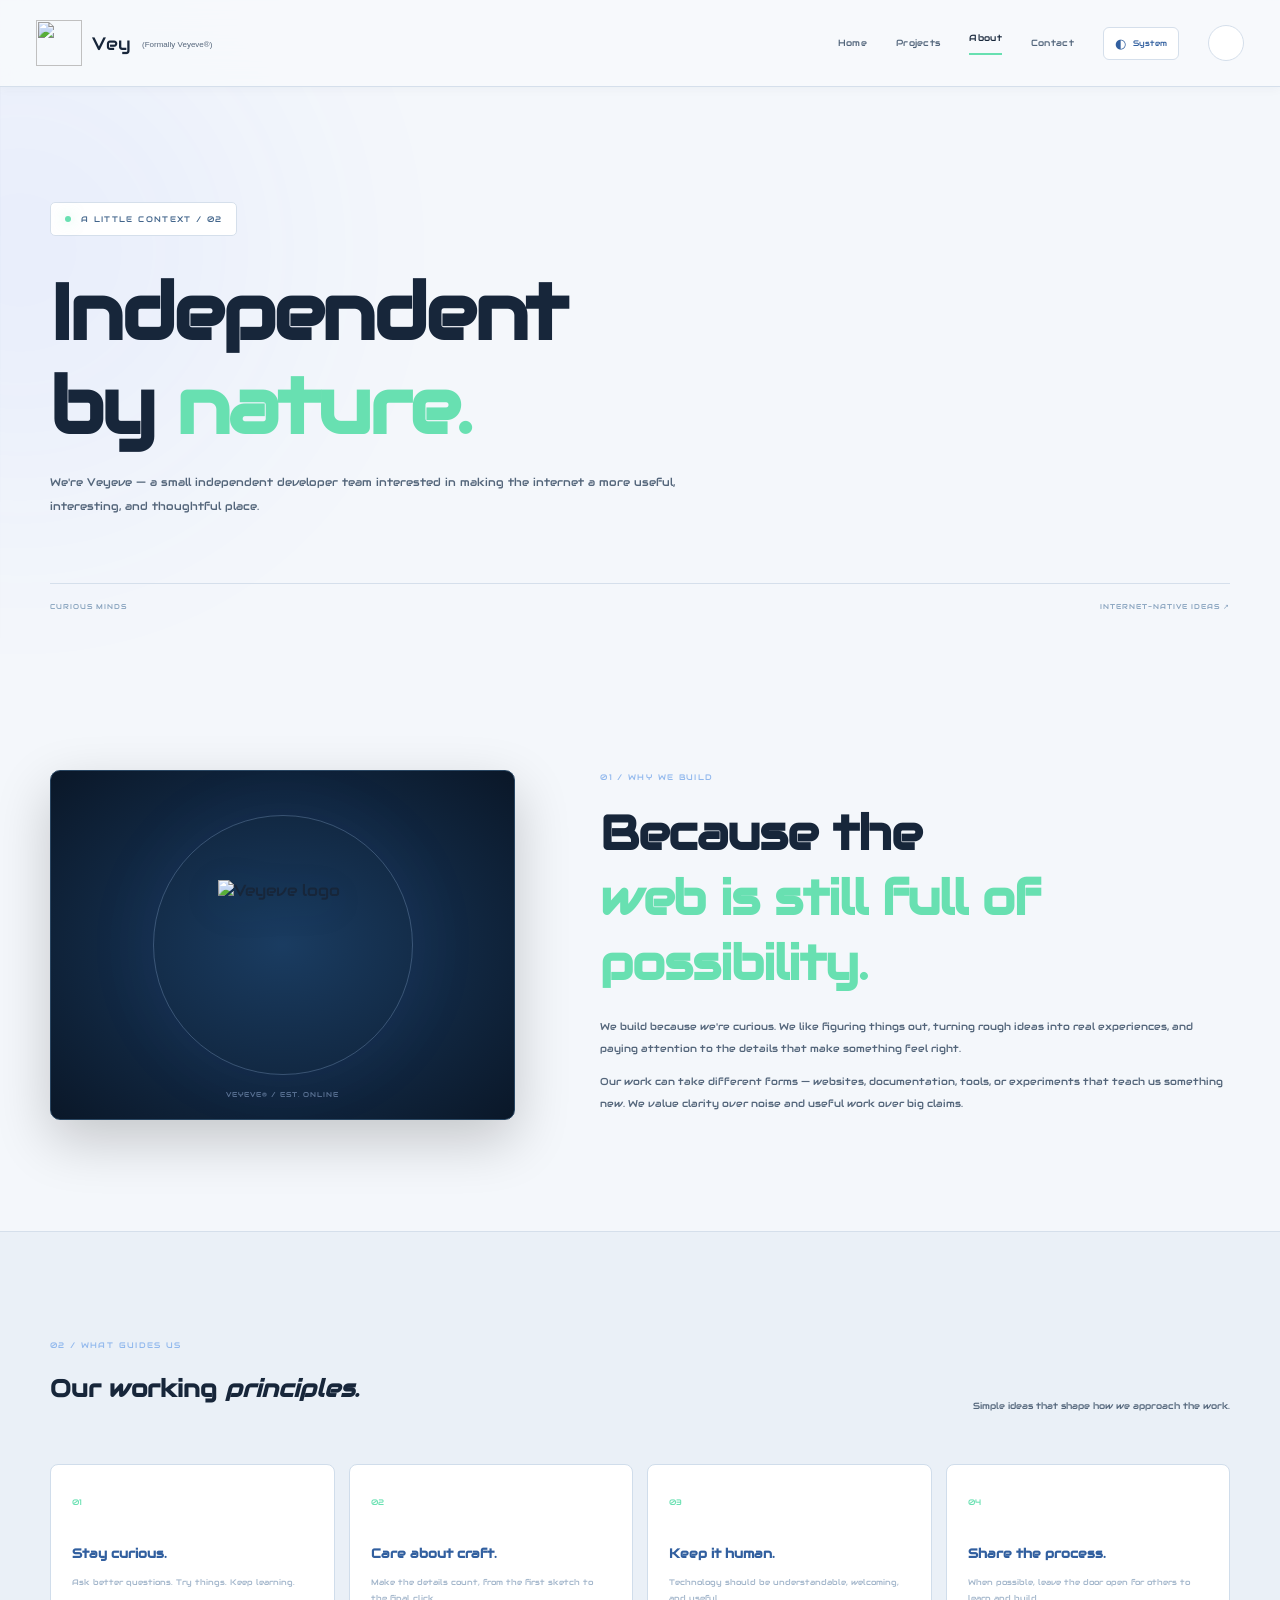
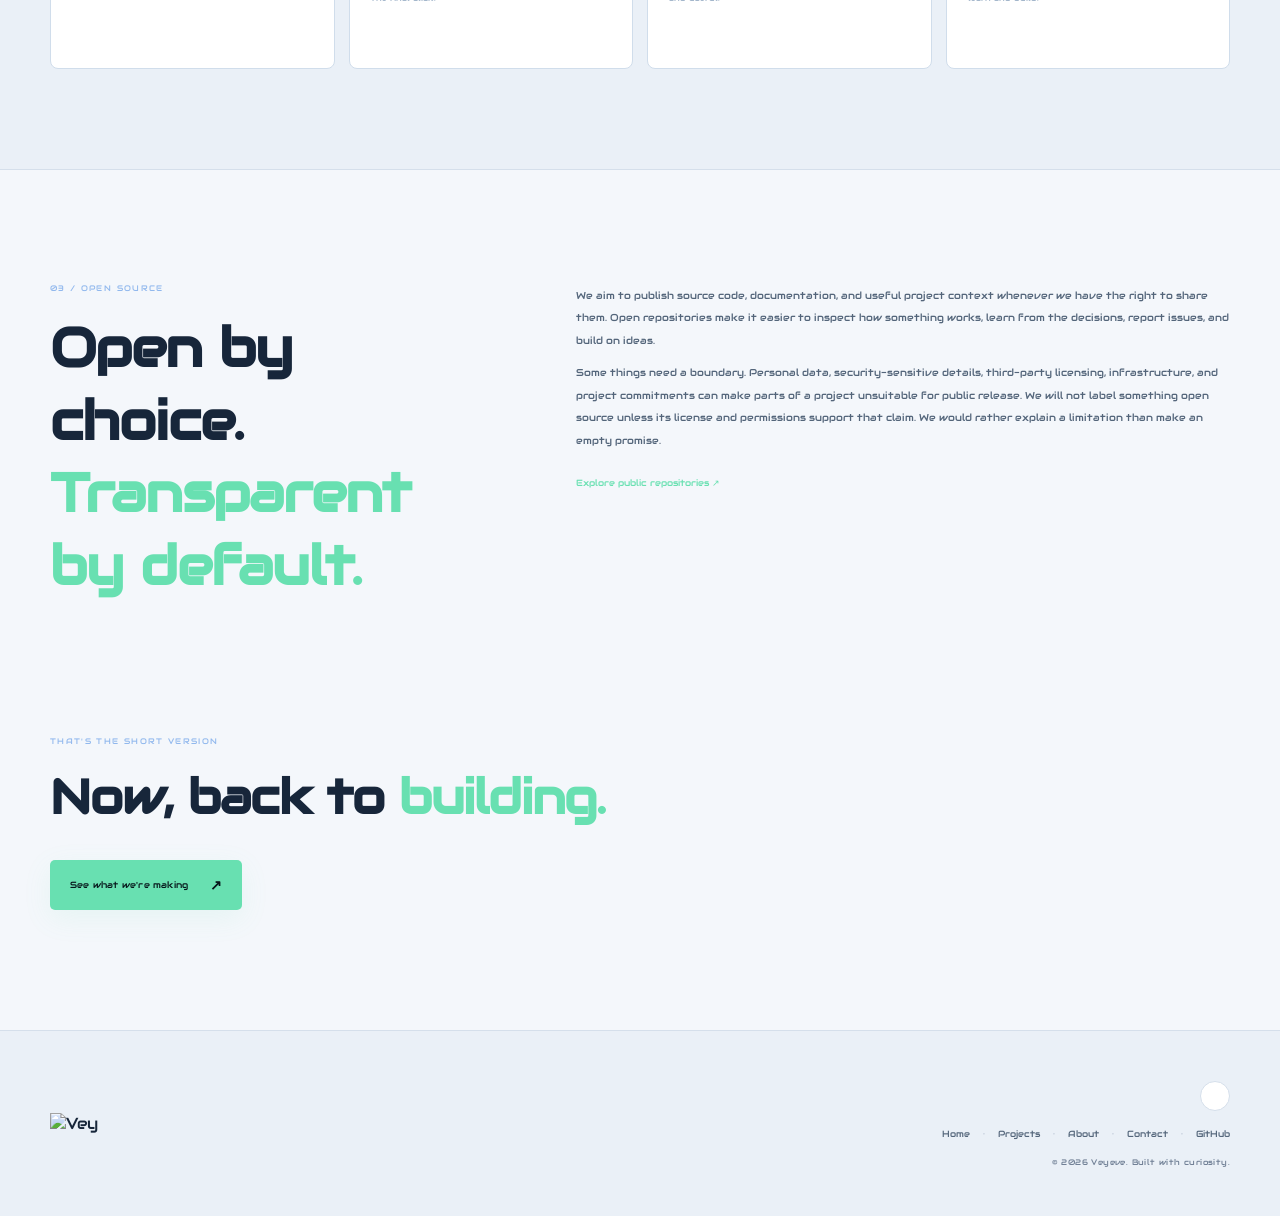
==== about.html @ 9b8e96b6 "Import and format Vey website" ====
<!doctype html>
<html lang="en">
<head>
<meta charset="utf-8"><meta name="viewport" content="width=device-width,initial-scale=1">
<meta name="theme-color" content="#080e20">
<!-- Google tag (gtag.js) -->
<script async src="https://www.googletagmanager.com/gtag/js?id=G-8D0683J9H3"></script>
<script>
  window.dataLayer = window.dataLayer || [];
  function gtag(){dataLayer.push(arguments);}
  gtag('js', new Date());

  gtag('config', 'G-8D0683J9H3');
</script><meta name="description" content="Learn about Veyeve, an independent developer team guided by curiosity, thoughtful design, and open collaboration.">
<meta property="og:title" content="About — Vey (Formally Veyeve®)"><meta property="og:description" content="Learn about Veyeve, an independent developer team guided by curiosity, thoughtful design, and open collaboration.">
<title>About — Vey (Formally Veyeve®)</title><link rel="icon" href="https://raw.githubusercontent.com/Veyeve/veyeve.github.io/main/favicon.ico" sizes="any">
<link rel="preconnect" href="https://fonts.googleapis.com"><link rel="preconnect" href="https://fonts.gstatic.com" crossorigin>
<link href="https://fonts.googleapis.com/css2?family=Audiowide&display=swap" rel="stylesheet">
<link rel="stylesheet" href="styles.css"><script src="script.js" defer></script>
</head><body><div class="ambient ambient-one"></div><header class="site-header"><div class="nav-wrap">
<a class="brand" href="index.html" aria-label="Vey home"><img src="https://raw.githubusercontent.com/Veyeve/veyeve.github.io/main/logo.png" alt=""><span>Vey <small class="brand-former">(Formally Veyeve®)</small></span></a>
<button class="menu-toggle" aria-label="Open navigation" aria-expanded="false" aria-controls="primary-nav"><i></i><i></i></button>
<nav class="primary-nav" id="primary-nav" aria-label="Main navigation">
<a class="" href="index.html">Home</a><a class="" href="projects.html">Projects</a><a class="active" href="about.html">About</a><a class="" href="contact.html">Contact</a>
<button class="theme-toggle" id="theme-toggle" type="button" aria-label="Change color theme" title="Change color theme"><span class="theme-icon" aria-hidden="true">◐</span><span class="theme-label">System</span></button>
<a class="nav-social" href="https://github.com/Veyeve" target="_blank" rel="noreferrer" aria-label="GitHub"><img src="https://cdn.simpleicons.org/github/ffffff" alt="" aria-hidden="true"></a>
</nav></div></header><main id="main">
<section class="page-hero shell"><div class="eyebrow-pill"><i></i> A LITTLE CONTEXT / 02</div><h1>Independent<br>by <em>nature.</em></h1><p>We're Veyeve — a small independent developer team interested in making the internet a more useful, interesting, and thoughtful place.</p><div class="page-hero-foot"><span>CURIOUS MINDS</span><span>INTERNET-NATIVE IDEAS ↗</span></div></section>
<section class="about-story section shell"><div class="story-visual"><div class="story-orbit"></div><img src="https://raw.githubusercontent.com/Veyeve/veyeve.github.io/main/logo.png" alt="Veyeve logo"><span>VEYEVE® / EST. ONLINE</span></div><div class="story-copy"><span class="eyebrow">01 / WHY WE BUILD</span><h2>Because the<br><em>web is still full of possibility.</em></h2><p>We build because we're curious. We like figuring things out, turning rough ideas into real experiences, and paying attention to the details that make something feel right.</p><p>Our work can take different forms — websites, documentation, tools, or experiments that teach us something new. We value clarity over noise and useful work over big claims.</p></div></section>
<section class="values-section"><div class="shell"><div class="section-top"><div><span class="eyebrow">02 / WHAT GUIDES US</span><h2>Our working <em>principles.</em></h2></div><p>Simple ideas that shape how we approach the work.</p></div><div class="values-grid"><article><span>01</span><h3>Stay curious.</h3><p>Ask better questions. Try things. Keep learning.</p></article><article><span>02</span><h3>Care about craft.</h3><p>Make the details count, from the first sketch to the final click.</p></article><article><span>03</span><h3>Keep it human.</h3><p>Technology should be understandable, welcoming, and useful.</p></article><article><span>04</span><h3>Share the process.</h3><p>When possible, leave the door open for others to learn and build.</p></article></div></div></section>
<section class="open-source-section section shell" id="open-source"><div><span class="eyebrow">03 / OPEN SOURCE</span><h2>Open by choice.<br><em>Transparent by default.</em></h2></div><div><p>We aim to publish source code, documentation, and useful project context whenever we have the right to share them. Open repositories make it easier to inspect how something works, learn from the decisions, report issues, and build on ideas.</p><p>Some things need a boundary. Personal data, security-sensitive details, third-party licensing, infrastructure, and project commitments can make parts of a project unsuitable for public release. We will not label something open source unless its license and permissions support that claim. We would rather explain a limitation than make an empty promise.</p><a class="text-link" href="https://github.com/Veyeve?tab=repositories" target="_blank" rel="noreferrer">Explore public repositories ↗</a></div></section>
<section class="page-end shell"><span class="eyebrow">THAT'S THE SHORT VERSION</span><h2>Now, back to <em>building.</em></h2><a class="button button-primary" href="projects.html">See what we're making <b>↗</b></a></section></main><footer class="footer"><div class="footer-inner shell"><a class="footer-logo" href="index.html" aria-label="Vey home"><img src="https://raw.githubusercontent.com/Veyeve/veyeve.github.io/main/logo.png" alt="Vey"></a><div class="footer-content">
<div class="footer-socials"><a href="https://github.com/Veyeve" target="_blank" rel="noreferrer" aria-label="GitHub"><img src="https://cdn.simpleicons.org/github/ffffff" alt="" aria-hidden="true"></a></div>
<nav class="footer-nav"><a href="index.html">Home</a><span>·</span><a href="projects.html">Projects</a><span>·</span><a href="about.html">About</a><span>·</span><a href="contact.html">Contact</a><span>·</span><a href="https://github.com/Veyeve" target="_blank" rel="noreferrer">GitHub</a></nav>
<p class="footer-copyright">© <span id="year">2026</span> Veyeve. Built with curiosity.</p></div></div></footer><section class="win95-easter" id="win95-easter" aria-hidden="true"><div class="win95-desktop"><div class="win95-icons"><button class="win95-icon" data-win-action="projects"><span>🖥️</span><b>My Projects</b></button><button class="win95-icon" data-win-action="github"><span>🌐</span><b>Internet Explorer</b></button><button class="win95-icon" data-win-action="about"><span>📄</span><b>README.txt</b></button><button class="win95-icon" data-win-action="close"><span>🗑️</span><b>Recycle Bin</b></button></div><div class="win95-window"><div class="win95-titlebar"><span>Welcome to Veyeve 95</span><button data-win-action="close" aria-label="Close">×</button></div><div class="win95-window-body"><div class="win95-logo">V.</div><div><h2>It’s a Veyeve thing.</h2><p>You found the secret desktop. A tiny nostalgic corner of the web — not an actual Windows operating system.</p><button class="win95-action" data-win-action="projects">Explore projects</button></div></div><div class="win95-status">VEYEVE 95 • WEB EDITION</div></div><div class="win95-taskbar"><button class="win95-start" data-win-action="start">▦ Start</button><span class="win95-task-label">Welcome to Veyeve 95</span><span class="win95-clock" id="win95-clock">3:00 PM</span></div><div class="win95-start-menu" id="win95-start-menu"><b>VEYEVE 95</b><button data-win-action="projects">📁 Projects</button><button data-win-action="github">🌐 GitHub</button><button data-win-action="close">⏻ Exit Easter Egg</button></div><div class="win95-exit-hint">ESC TO CLOSE • SHIFT + R</div></div></section><section class="site-search" id="site-search" aria-hidden="true" aria-label="Site search"><div class="site-search-backdrop" data-search-close></div><div class="site-search-panel" role="dialog" aria-modal="true" aria-labelledby="site-search-title"><div class="site-search-heading"><div><span class="eyebrow">VEY / QUICK FIND</span><h2 id="site-search-title">Search the site<span>.</span></h2></div><button class="site-search-close" type="button" data-search-close aria-label="Close search">×</button></div><label class="site-search-field"><span>⌕</span><input id="site-search-input" type="search" autocomplete="off" placeholder="Search projects, pages, topics…"><kbd>ENTER ↵</kbd></label><div class="site-search-results" id="site-search-results" aria-live="polite"><p class="site-search-empty">Search across Vey projects, pages, and information.</p></div><div class="site-search-foot"><span>SHIFT + R TO OPEN</span><span>TYPE <b>CMD</b> FOR THE DESKTOP EASTER EGG · ESC TO CLOSE</span></div></div></section></body></html>
---- styles.css ----
:root {
  --bg:#080e20;
  --panel:#0d1730;
  --panel2:#101e3c;
  --blue:#7594ff;
  --blue2:#9cb2ff;
  --ink:#f1f4ff;
  --muted:#9aa9ca;
  --line:#7893d52b;
  --green:#8cb9ad;
  --font:"Audiowide",sans-serif;
}
* {
  box-sizing:border-box;
}
html {
  scroll-behavior:smooth;
  scroll-padding-top:95px;
}
body {
  margin:0;
  background:var(--bg);
  color:var(--ink);
  font-family:var(--font);
  font-weight:400;
  overflow-x:hidden;
}
body:before {
  content:"";
  position:fixed;
  inset:0;
  z-index:-2;
  pointer-events:none;
  background:linear-gradient(#7e9fff08 1px,transparent 1px),linear-gradient(90deg,#7e9fff08 1px,transparent 1px);
  background-size:54px 54px;
  mask-image:linear-gradient(to bottom,#000,transparent 80%);
}
a {
  color:inherit;
  text-decoration:none;
}
button,input {
  font:inherit;
}
.shell {
  width:min(1160px,calc(100% - 64px));
  margin-inline:auto;
}
.ambient {
  position:absolute;
  z-index:-1;
  pointer-events:none;
  width:500px;
  height:500px;
  border-radius:50%;
  filter:blur(110px);
  opacity:.13;
}
.ambient-one {
  top:0;
  left:-230px;
  background:#315eff;
}
.ambient-two {
  top:330px;
  right:-280px;
  background:#234bb8;
}
.site-header {
  position:sticky;
  top:0;
  z-index:20;
  background:#080e20e8;
  border-bottom:1px solid var(--line);
  backdrop-filter:blur(18px);
}
.nav-wrap {
  width:min(1240px,calc(100% - 64px));
  height:82px;
  margin:auto;
  display:flex;
  align-items:center;
  justify-content:space-between;
}
.brand {
  display:flex;
  align-items:center;
  gap:12px;
  font-size:17px;
  letter-spacing:.4px;
}
.brand img {
  width:43px;
  height:43px;
  object-fit:contain;
}
.reg {
  font-size:9px;
  vertical-align:top;
  color:var(--blue2);
}
.primary-nav {
  display:flex;
  align-items:center;
  gap:32px;
}
.primary-nav>a {
  font-size:9px;
  color:#9eacce;
  transition:color .2s;
}
.primary-nav>a:hover,.primary-nav>a.active {
  color:#fff;
}
.primary-nav>a.active:not(.nav-social):after {
  content:"";
  display:block;
  height:2px;
  margin-top:7px;
  background:var(--blue);
}
.primary-nav .nav-social {
  display:grid;
  place-items:center;
  width:36px;
  height:36px;
  border:1px solid var(--line);
  border-radius:50%;
  font-size:15px;
  color:var(--blue2);
}
.menu-toggle {
  display:none;
  background:none;
  border:0;
}
.home-hero {
  min-height:670px;
  display:grid;
  grid-template-columns:1.04fr .96fr;
  align-items:center;
  gap:35px;
  padding-top:65px;
  padding-bottom:80px;
}
.hero-copy {
  position:relative;
  z-index:2;
}
.eyebrow,.eyebrow-pill {
  font-size:8px;
  letter-spacing:1.25px;
  color:#91a6dc;
}
.eyebrow-pill {
  display:inline-flex;
  align-items:center;
  gap:10px;
  padding:10px 13px;
  border:1px solid #7893d54a;
  border-radius:4px;
  background:#101b35;
}
.eyebrow-pill i,.live-dot {
  width:6px;
  height:6px;
  border-radius:50%;
  background:#91aaff;
  box-shadow:0 0 12px #789aff;
}
.eyebrow-pill span {
  color:#5d709f;
}
.home-hero h1,.page-hero h1 {
  margin:30px 0 22px;
  font-size:clamp(48px,6.6vw,84px);
  line-height:1.17;
  letter-spacing:-3px;
}
.home-hero h1 em,.page-hero h1 em,.section h2 em,.home-manifesto h2 em,.home-cta h2 em,.project-info h3 em,.story-copy h2 em,.open-source-section h2 em,.page-end h2 em,.contact-primary h2 em {
  font-style:normal;
  color:var(--blue2);
}
.hero-intro,.page-hero>p {
  max-width:570px;
  color:var(--muted);
  font-size:11px;
  line-height:2.15;
}
.hero-actions {
  display:flex;
  align-items:center;
  gap:25px;
  margin-top:32px;
}
.button {
  display:inline-flex;
  align-items:center;
  justify-content:center;
  gap:22px;
  padding:16px 19px;
  border-radius:4px;
  font-size:9px;
  transition:transform .2s,background .2s,border-color .2s;
}
.button:hover {
  transform:translateY(-3px);
}
.button b {
  font-size:14px;
}
.button-primary {
  background:var(--blue);
  color:#071026;
}
.button-primary:hover {
  background:#a8bbff;
}
.button-quiet {
  color:#c2cdef;
  border:1px solid var(--line);
}
.button-quiet span {
  color:var(--blue2);
}
.hero-meta {
  display:flex;
  align-items:center;
  gap:12px;
  flex-wrap:wrap;
  margin-top:65px;
  color:#697ca9;
  font-size:7px;
  letter-spacing:.8px;
}
.hero-meta i {
  width:3px;
  height:3px;
  border-radius:50%;
  background:#7f97da;
}
.hero-visual {
  height:490px;
  position:relative;
  display:grid;
  place-items:center;
  overflow:hidden;
  border:1px solid var(--line);
  border-radius:8px;
  background:radial-gradient(ellipse at center,#1c3264 0,#0d1832 45%,#0a1227 75%);
}
.visual-grid {
  position:absolute;
  inset:0;
  background:linear-gradient(#92aaff0d 1px,transparent 1px),linear-gradient(90deg,#92aaff0d 1px,transparent 1px);
  background-size:30px 30px;
  mask-image:radial-gradient(ellipse,#000,transparent 75%);
}
.hero-orbit {
  position:absolute;
  width:330px;
  height:330px;
  border:1px solid #93aaff42;
  border-radius:50%;
}
.orbit-two {
  width:430px;
  height:430px;
  border-style:dashed;
  opacity:.5;
}
.hero-logo {
  position:relative;
  z-index:2;
  width:190px;
  height:190px;
  display:grid;
  place-items:center;
  border:1px solid #9ab0ff55;
  border-radius:45px;
  background:#0d1c3a;
  box-shadow:0 0 80px #5379ff44,0 20px 60px #0008;
  transform:rotate(-8deg);
}
.hero-logo img {
  width:125px;
  height:125px;
  object-fit:contain;
  transform:rotate(8deg);
}
.float-label {
  position:absolute;
  padding:10px 12px;
  border:1px solid #91aaff4a;
  border-radius:4px;
  background:#0a1429d9;
  color:#c7d4ff;
  font-size:7px;
  letter-spacing:.8px;
}
.label-top {
  top:75px;
  right:35px;
}
.label-bottom {
  bottom:75px;
  left:28px;
  display:flex;
  align-items:center;
  gap:9px;
}
.visual-index {
  position:absolute;
  right:25px;
  bottom:22px;
  color:#6478ad;
  font-size:7px;
}
.ticker {
  overflow:hidden;
  border-block:1px solid var(--line);
  background:#0b142a;
  padding:20px 0;
}
.ticker>div {
  width:max-content;
  display:flex;
  align-items:center;
  gap:45px;
  color:#91a6dd;
  font-size:10px;
  letter-spacing:2px;
  animation:marquee 32s linear infinite;
}
.ticker span {
  color:#dce5ff;
}
.ticker span:nth-child(5n+1) {
  color:var(--blue2);
}
@keyframes marquee {
  to {
    transform:translateX(-30%);
  }
}
.section {
  padding-top:115px;
  padding-bottom:115px;
}
.section-top {
  display:flex;
  align-items:end;
  justify-content:space-between;
  gap:25px;
  margin-bottom:45px;
}
.section h2,.home-manifesto h2,.home-cta h2,.story-copy h2,.open-source-section h2,.page-end h2,.contact-primary h2 {
  margin:16px 0 0;
  font-size:clamp(31px,4.2vw,50px);
  line-height:1.35;
  letter-spacing:-1.5px;
}
.text-link {
  display:inline-flex;
  gap:12px;
  align-items:center;
  color:var(--blue2);
  font-size:9px;
}
.text-link b {
  font-size:14px;
}
.home-project-grid {
  display:grid;
  grid-template-columns:1.15fr .85fr;
  gap:22px;
}
.home-project {
  display:block;
  min-width:0;
}
.project-art {
  position:relative;
  height:300px;
  overflow:hidden;
  border:1px solid var(--line);
  border-radius:6px;
}
.art-home {
  background:radial-gradient(ellipse at 50% 80%,#294a91,#101c3a 60%,#0b1429);
}
.art-browser {
  position:absolute;
  top:22px;
  left:8%;
  width:84%;
  height:27px;
  display:flex;
  align-items:center;
  gap:6px;
  padding:0 10px;
  border:1px solid #829bda55;
  border-radius:5px 5px 0 0;
  background:#0b1329;
}
.art-browser span {
  width:5px;
  height:5px;
  border-radius:50%;
  background:#8198d4;
}
.art-browser small {
  margin-left:15px;
  color:#8499ce;
  font-size:7px;
}
.art-hero {
  position:absolute;
  inset:49px 8% 20px;
  display:flex;
  align-items:center;
  justify-content:center;
  gap:25px;
  border:1px solid #829bda33;
  background:linear-gradient(140deg,#101d3c,#172c56);
}
.art-hero img {
  width:70px;
  height:70px;
  object-fit:contain;
}
.art-hero b {
  font-size:22px;
  line-height:1.5;
}
.art-hero em {
  font-style:normal;
  color:#a4b8ff;
}
.art-stamp {
  position:absolute;
  right:17px;
  bottom:14px;
  color:#94a8df;
  font-size:7px;
  letter-spacing:1px;
}
.art-docs {
  display:grid;
  place-items:center;
  background:linear-gradient(135deg,#14254b,#0a1329);
}
.doc-graphic {
  width:60%;
  height:75%;
  padding:22px 25px;
  border:1px solid #8aa5ff55;
  border-radius:4px;
  background:#0b142a;
  box-shadow:15px 20px 50px #0006;
  display:flex;
  flex-direction:column;
  gap:12px;
}
.doc-graphic>span {
  color:var(--blue2);
  font-size:15px;
}
.doc-graphic b {
  font-size:17px;
  line-height:1.5;
}
.doc-graphic em {
  color:var(--blue2);
  font-style:normal;
}
.doc-graphic i {
  width:85%;
  height:4px;
  border-radius:5px;
  background:#3d527e;
}
.doc-graphic i:nth-last-child(2) {
  width:70%;
}
.doc-graphic i:last-child {
  width:45%;
}
.project-info {
  display:flex;
  justify-content:space-between;
  gap:20px;
  padding:23px 2px;
}
.project-info h3 {
  margin:11px 0;
  font-size:21px;
}
.project-info p {
  max-width:460px;
  margin:0;
  color:var(--muted);
  font-size:9px;
  line-height:2;
}
.project-arrow {
  font-size:22px;
  color:var(--blue2);
}
.home-manifesto {
  padding:90px 0;
  border-block:1px solid var(--line);
  background:linear-gradient(100deg,#101d3a,#0a1226);
}
.manifesto-grid {
  display:grid;
  grid-template-columns:1.1fr .9fr;
  gap:65px;
  align-items:center;
}
.manifesto-grid>div:nth-child(2)>p,.home-open p,.open-source-section p,.story-copy p,.contact-primary p,.contact-note p {
  color:var(--muted);
  font-size:10px;
  line-height:2.2;
}
.manifesto-grid .button {
  margin-top:18px;
}
.button-outline {
  border:1px solid #829bda66;
  color:#d8e1ff;
}
.home-open {
  display:grid;
  grid-template-columns:150px 1fr;
  gap:35px;
  align-items:start;
}
.open-symbol {
  width:105px;
  height:105px;
  display:grid;
  place-items:center;
  border:1px solid #829bda66;
  border-radius:20px;
  color:var(--blue2);
  font-size:35px;
  background:#101d3a;
}
.home-open h2 {
  margin:16px 0;
}
.home-open p {
  max-width:730px;
}
.home-open .text-link {
  margin-top:15px;
}
.home-cta {
  position:relative;
  display:flex;
  align-items:center;
  justify-content:space-between;
  gap:30px;
  margin-bottom:115px;
  padding:48px 55px;
  overflow:hidden;
  border:1px solid #8ca5ff55;
  border-radius:7px;
  background:linear-gradient(110deg,#14264e,#0d1730);
}
.home-cta h2 {
  margin-bottom:0;
}
.cta-mark {
  position:absolute;
  right:29%;
  top:-40px;
  color:#7897ff0d;
  font-size:190px;
}
.footer {
  border-top:1px solid var(--line);
  background:#070c19;
}
.footer-inner {
  min-height:170px;
  display:flex;
  align-items:center;
  justify-content:space-between;
  gap:35px;
  padding-block:35px;
}
.footer-logo img {
  width:65px;
  height:65px;
  object-fit:contain;
}
.footer-content {
  display:flex;
  flex-direction:column;
  align-items:flex-end;
  gap:17px;
}
.footer-socials {
  display:flex;
  gap:9px;
}
.footer-socials a {
  width:30px;
  height:30px;
  display:grid;
  place-items:center;
  border:1px solid var(--line);
  border-radius:50%;
  color:var(--blue2);
  font-size:8px;
}
.footer-nav {
  display:flex;
  align-items:center;
  gap:13px;
  flex-wrap:wrap;
  color:#8b9bc1;
  font-size:8px;
}
.footer-nav span {
  color:#45557d;
}
.footer-copyright {
  margin:0;
  color:#59698e;
  font-size:7px;
  letter-spacing:.4px;
}
/* Inner pages */
.page-hero {
  padding-top:100px;
  padding-bottom:45px;
}
.page-hero h1 {
  font-size:clamp(48px,7vw,82px);
  margin:30px 0 18px;
}
.page-hero>p {
  max-width:650px;
}
.page-hero-foot {
  display:flex;
  justify-content:space-between;
  gap:20px;
  margin-top:65px;
  padding-top:18px;
  border-top:1px solid var(--line);
  color:#6f82b1;
  font-size:7px;
  letter-spacing:1px;
}
.projects-list {
  padding-top:55px;
}
.project-row {
  display:grid;
  grid-template-columns:1fr 1fr;
  gap:70px;
  align-items:center;
  padding:35px 0 65px;
  border-bottom:1px solid var(--line);
}
.project-row.reverse .project-row-art {
  order:2;
}
.project-row-art {
  height:330px;
  position:relative;
  display:block;
  overflow:hidden;
  border:1px solid var(--line);
  border-radius:6px;
}
.project-row-art .art-browser {
  top:25px;
}
.project-row-art .art-hero {
  inset:52px 8% 25px;
}
.project-row-art .doc-graphic {
  height:78%;
}
.project-row-copy h2 {
  margin:17px 0;
  font-size:35px;
}
.project-row-copy p {
  color:var(--muted);
  font-size:10px;
  line-height:2.2;
}
.tag-list {
  display:flex;
  flex-wrap:wrap;
  gap:8px;
  margin:22px 0;
}
.tag-list span {
  padding:7px 9px;
  border:1px solid var(--line);
  border-radius:3px;
  color:#9eafd9;
  font-size:7px;
}
.art-lab {
  display:grid;
  place-items:center;
  background:radial-gradient(ellipse,#1c3261,#0a1329);
}
.code-card {
  width:70%;
  padding:25px;
  border:1px solid #8ca5ff55;
  border-radius:5px;
  background:#091329;
  display:flex;
  flex-direction:column;
  gap:15px;
  color:#b6c7f3;
  font-size:9px;
}
.code-card>span {
  padding-bottom:12px;
  border-bottom:1px solid var(--line);
  color:#7e94cc;
}
.code-card i {
  color:#a6b7ff;
  font-style:normal;
}
.code-card em {
  color:#c8a8ff;
  font-style:normal;
}
.page-end {
  padding-top:20px;
  padding-bottom:115px;
}
.page-end .button {
  margin-top:30px;
}
/* About */
.about-story {
  display:grid;
  grid-template-columns:.85fr 1.15fr;
  gap:85px;
  align-items:center;
}
.story-visual {
  height:350px;
  position:relative;
  display:grid;
  place-items:center;
  overflow:hidden;
  border:1px solid var(--line);
  border-radius:6px;
  background:radial-gradient(ellipse,#1c3264,#0a142b);
}
.story-visual img {
  width:130px;
  height:130px;
  object-fit:contain;
  z-index:1;
}
.story-orbit {
  position:absolute;
  width:260px;
  height:260px;
  border:1px solid #91aaff55;
  border-radius:50%;
  box-shadow:0 0 80px #5379ff24;
}
.story-visual>span {
  position:absolute;
  bottom:20px;
  color:#8298ce;
  font-size:7px;
  letter-spacing:1px;
}
.story-copy h2 {
  margin-bottom:20px;
}
.values-section {
  padding:90px 0;
  border-block:1px solid var(--line);
  background:#0b142a;
}
.values-section .section-top>p {
  max-width:270px;
  color:var(--muted);
  font-size:9px;
  line-height:2;
}
.values-grid {
  display:grid;
  grid-template-columns:repeat(4,1fr);
  gap:12px;
}
.values-grid article {
  min-height:190px;
  padding:22px 18px;
  border:1px solid var(--line);
  border-radius:5px;
  background:#0d1932;
}
.values-grid article>span {
  color:var(--blue2);
  font-size:8px;
}
.values-grid h3 {
  margin:35px 0 12px;
  font-size:13px;
}
.values-grid p {
  color:var(--muted);
  font-size:8px;
  line-height:2;
}
.open-source-section {
  display:grid;
  grid-template-columns:.8fr 1.2fr;
  gap:80px;
  align-items:start;
}
.open-source-section h2 {
  font-size:clamp(36px,4vw,52px);
}
.open-source-section .text-link {
  margin-top:15px;
}
/* Contact */
.contact-hero {
  padding-bottom:65px;
}
.contact-main {
  display:grid;
  grid-template-columns:.9fr 1.1fr;
  gap:80px;
  padding-top:50px;
}
.contact-primary h2 {
  margin-bottom:20px;
}
.contact-primary p {
  max-width:400px;
  margin-bottom:28px;
}
.contact-options {
  border-top:1px solid var(--line);
}
.contact-options>a {
  display:grid;
  grid-template-columns:48px 1fr 20px;
  gap:18px;
  align-items:center;
  padding:22px 0;
  border-bottom:1px solid var(--line);
}
.contact-option-icon {
  width:44px;
  height:44px;
  display:grid;
  place-items:center;
  border:1px solid #829bda55;
  border-radius:5px;
  color:var(--blue2);
  font-size:12px;
}
.contact-options small {
  display:block;
  margin-bottom:8px;
  color:#7186bb;
  font-size:7px;
  letter-spacing:1px;
}
.contact-options strong {
  font-size:13px;
}
.contact-options p {
  margin:7px 0 0;
  color:var(--muted);
  font-size:8px;
}
.contact-options>a>b {
  color:var(--blue2);
}
.contact-note {
  padding:28px 0 100px;
  border-top:1px solid var(--line);
}
.contact-note p {
  max-width:780px;
}
/* Run overlay + shell */
.run-overlay {
  position:fixed;
  inset:0;
  z-index:1000;
  display:none;
  align-items:flex-start;
  justify-content:center;
  padding:18vh 20px 30px;
  background:#020510c9;
  backdrop-filter:blur(13px);
}
.run-overlay.is-open {
  display:flex;
}
.run-dialog {
  width:min(620px,100%);
  overflow:hidden;
  border:1px solid #5979ed80;
  border-radius:10px;
  background:#0a1228;
  box-shadow:0 30px 100px #000a;
  color:#dce5ff;
}
.run-dialog-head,.run-dialog-foot {
  display:flex;
  justify-content:space-between;
  gap:12px;
  padding:13px 17px;
  color:#8298d8;
  font-size:8px;
  letter-spacing:1px;
}
.run-dialog-head {
  border-bottom:1px solid var(--line);
}
.run-input-row {
  display:flex;
  align-items:center;
  gap:13px;
  padding:19px 18px;
  border-bottom:1px solid var(--line);
}
.run-input-row>span {
  font-size:25px;
  color:#8ca7ff;
}
.run-input-row input {
  flex:1;
  min-width:0;
  border:0;
  outline:0;
  background:transparent;
  color:#f4f6ff;
  font-size:14px;
}
.run-input-row input::placeholder {
  color:#61739f;
}
.run-input-row kbd {
  padding:6px 8px;
  border:1px solid #6f8dff35;
  border-radius:4px;
  color:#9aaddf;
  font-size:7px;
}
.run-hint {
  display:flex;
  align-items:center;
  gap:12px;
  padding:14px 18px;
  color:#9eb2f0;
  font-size:10px;
}
.run-hint>span {
  display:grid;
  place-items:center;
  width:27px;
  height:27px;
  border:1px solid #718fff45;
  border-radius:5px;
}
.run-hint small {
  margin-left:auto;
  color:#7588ba;
  font-size:8px;
}
.run-dialog-foot {
  background:#080e20;
  border-top:1px solid var(--line);
  font-size:7px;
}
.command-screen {
  display:none;
  position:fixed;
  inset:0;
  z-index:1001;
  overflow:auto;
  background:#050916;
  color:#dce5ff;
}
body.command-mode {
  overflow:hidden;
}
body.command-mode>*:not(#command-screen):not(#run-overlay) {
  visibility:hidden;
}
body.command-mode .command-screen {
  display:block;
}
.cmd-topbar {
  height:66px;
  display:flex;
  align-items:center;
  justify-content:space-between;
  padding:0 4.5%;
  border-bottom:1px solid var(--line);
  background:#080f22;
}
.cmd-brand {
  display:flex;
  align-items:center;
  gap:10px;
  font-size:14px;
  letter-spacing:1px;
}
.cmd-brand img {
  width:35px;
  height:35px;
  object-fit:contain;
}
.cmd-brand span {
  color:var(--blue2);
  animation:blink 1s steps(2,start) infinite;
}
.cmd-topmeta {
  display:flex;
  align-items:center;
  gap:24px;
  color:#7186bc;
  font-size:7px;
  letter-spacing:.8px;
}
.cmd-topmeta>span:first-child {
  color:#9eb2ff;
}
.cmd-topmeta i {
  display:inline-block;
  width:6px;
  height:6px;
  margin-right:7px;
  border-radius:50%;
  background:#82a0ff;
  box-shadow:0 0 10px #5278ff;
}
.cmd-topmeta button {
  padding:9px 12px;
  border:1px solid #6f8dff55;
  border-radius:4px;
  background:#111d3c;
  color:#b9c9ff;
  font-size:7px;
  cursor:pointer;
}
.cmd-layout {
  display:grid;
  grid-template-columns:220px minmax(0,1fr);
  min-height:calc(100vh - 110px);
}
.cmd-sidebar {
  display:flex;
  flex-direction:column;
  gap:17px;
  padding:28px 18px;
  border-right:1px solid var(--line);
  background:#080f20;
  color:#7589bd;
  font-size:8px;
}
.cmd-sidebar a {
  color:#7589bd;
}
.cmd-side-label {
  margin-bottom:3px;
  color:#53699f;
  font-size:7px;
  letter-spacing:1.2px;
}
.cmd-side-active {
  padding:11px 10px;
  border:1px solid #718fff30;
  border-radius:5px;
  background:#15244a;
  color:#dce5ff;
}
.cmd-side-bottom {
  display:flex;
  flex-direction:column;
  gap:13px;
  margin-top:auto;
  padding-top:20px;
  border-top:1px solid var(--line);
  font-size:7px;
}
.cmd-main {
  width:min(100%,1050px);
  padding:clamp(28px,6vw,75px);
  margin:0 auto;
  display:flex;
  flex-direction:column;
  min-height:calc(100vh - 110px);
}
.cmd-eyebrow {
  color:#7f98e1;
  font-size:8px;
  letter-spacing:1.4px;
}
.cmd-welcome h1 {
  margin:18px 0 10px;
  font-size:clamp(27px,4vw,46px);
}
.cmd-welcome h1 span {
  color:#7e9bff;
}
.cmd-welcome p {
  max-width:650px;
  color:#8e9fc9;
  font-size:10px;
  line-height:2;
}
.cmd-output {
  min-height:170px;
  margin-top:36px;
  padding:21px;
  border:1px solid #718fff30;
  border-radius:7px;
  background:linear-gradient(145deg,#0a142c,#070d1d);
  font-size:9px;
  line-height:2.2;
  color:#aebfe9;
}
.cmd-output p {
  margin:0 0 5px;
}
.cmd-output b {
  color:#a8bcff;
}
.cmd-muted {
  color:#6f85bd;
}
.cmd-prompt {
  display:flex;
  align-items:center;
  gap:10px;
  margin-top:18px;
  padding:15px 17px;
  border:1px solid #718fff38;
  border-radius:6px;
  background:#0a1429;
}
.cmd-prompt label {
  flex-shrink:0;
  color:#9eb2f0;
  font-size:9px;
}
.cmd-prompt label i {
  color:#c6d2ff;
  font-style:normal;
}
.cmd-prompt input {
  flex:1;
  min-width:0;
  border:0;
  outline:0;
  background:transparent;
  color:#f2f5ff;
  font-size:10px;
  caret-color:#91aaff;
}
.cmd-caret {
  color:#91aaff;
  animation:blink 1s steps(2,start) infinite;
}
.cmd-bottomline {
  display:flex;
  justify-content:space-between;
  gap:12px;
  margin-top:auto;
  padding-top:28px;
  color:#6076b0;
  font-size:7px;
  letter-spacing:.7px;
}
.cmd-shortcut-hint {
  position:fixed;
  right:4.5%;
  bottom:18px;
  display:flex;
  gap:9px;
  align-items:center;
  color:#a7b9ed;
  font-size:7px;
}
.cmd-shortcut-hint span {
  margin-right:12px;
  color:#6176ad;
}
@keyframes blink {
  to {
    opacity:0;
  }
}
@media(max-width:850px) {
  .home-hero {
    grid-template-columns:1fr;
    padding-top:75px;
  }
  .hero-visual {
    height:390px;
  }
  .manifesto-grid,.about-story,.open-source-section,.contact-main {
    grid-template-columns:1fr;
    gap:35px;
  }
  .values-grid {
    grid-template-columns:repeat(2,1fr);
  }
  .project-row {
    gap:35px;
  }
  .project-row-art {
    height:270px;
  }
}
@media(max-width:650px) {
  .shell,.nav-wrap {
    width:calc(100% - 36px);
  }
  .nav-wrap {
    height:70px;
  }
  .brand {
    font-size:14px;
  }
  .brand img {
    width:37px;
    height:37px;
  }
  .menu-toggle {
    display:flex;
    flex-direction:column;
    gap:5px;
    padding:10px;
  }
  .menu-toggle i {
    display:block;
    width:22px;
    height:1px;
    background:#d9e2ff;
  }
  .primary-nav {
    display:none;
    position:absolute;
    top:70px;
    left:0;
    right:0;
    flex-direction:column;
    align-items:stretch;
    gap:0;
    padding:10px 18px 20px;
    background:#080e20;
    border-bottom:1px solid var(--line);
  }
  .primary-nav.is-open {
    display:flex;
  }
  .primary-nav>a {
    padding:14px 5px;
  }
  .primary-nav>a.active:not(.nav-social):after {
    display:none;
  }
  .primary-nav .nav-social {
    display:none;
  }
  .home-hero {
    min-height:0;
    padding-top:65px;
    padding-bottom:55px;
    gap:45px;
  }
  .home-hero h1,.page-hero h1 {
    font-size:clamp(42px,12vw,64px);
    letter-spacing:-2px;
  }
  .hero-intro,.page-hero>p {
    font-size:9px;
  }
  .hero-actions {
    gap:10px;
    flex-wrap:wrap;
  }
  .button {
    padding:14px;
    font-size:8px;
  }
  .hero-meta {
    margin-top:38px;
    font-size:6px;
  }
  .hero-visual {
    height:320px;
  }
  .hero-logo {
    width:135px;
    height:135px;
    border-radius:32px;
  }
  .hero-logo img {
    width:90px;
    height:90px;
  }
  .hero-orbit {
    width:240px;
    height:240px;
  }
  .orbit-two {
    width:300px;
    height:300px;
  }
  .label-top {
    top:35px;
    right:15px;
  }
  .label-bottom {
    bottom:35px;
    left:13px;
  }
  .section {
    padding-top:75px;
    padding-bottom:75px;
  }
  .section-top {
    align-items:flex-start;
    flex-direction:column;
    margin-bottom:30px;
  }
  .home-project-grid {
    grid-template-columns:1fr;
    gap:15px;
  }
  .project-art {
    height:250px;
  }
  .art-hero b {
    font-size:17px;
  }
  .art-hero img {
    width:55px;
    height:55px;
  }
  .project-info h3 {
    font-size:17px;
  }
  .home-manifesto {
    padding:65px 0;
  }
  .manifesto-grid {
    gap:25px;
  }
  .home-open {
    grid-template-columns:1fr;
    gap:20px;
  }
  .open-symbol {
    width:75px;
    height:75px;
    font-size:27px;
  }
  .home-cta {
    align-items:flex-start;
    flex-direction:column;
    margin-bottom:75px;
    padding:30px 25px;
  }
  .cta-mark {
    right:8%;
    font-size:130px;
  }
  .footer-inner {
    align-items:flex-start;
    gap:20px;
  }
  .footer-logo img {
    width:48px;
    height:48px;
  }
  .footer-content {
    align-items:flex-end;
    gap:12px;
  }
  .footer-nav {
    justify-content:flex-end;
    gap:8px;
    font-size:7px;
  }
  .footer-copyright {
    font-size:6px;
    text-align:right;
  }
  .page-hero {
    padding-top:65px;
  }
  .page-hero-foot {
    margin-top:40px;
    font-size:6px;
  }
  .projects-list {
    padding-top:30px;
  }
  .project-row {
    grid-template-columns:1fr;
    gap:20px;
    padding:20px 0 38px;
  }
  .project-row.reverse .project-row-art {
    order:0;
  }
  .project-row-art {
    height:245px;
  }
  .project-row-copy h2 {
    font-size:28px;
  }
  .page-end {
    padding-bottom:75px;
  }
  .about-story {
    gap:30px;
  }
  .story-visual {
    height:270px;
  }
  .values-section {
    padding:65px 0;
  }
  .values-grid {
    gap:9px;
  }
  .values-grid article {
    min-height:170px;
    padding:16px 13px;
  }
  .values-grid h3 {
    font-size:11px;
    margin-top:25px;
  }
  .values-grid p {
    font-size:7px;
  }
  .open-source-section {
    gap:20px;
  }
  .contact-main {
    gap:35px;
  }
  .contact-note {
    padding-bottom:70px;
  }
  .run-overlay {
    padding-top:13vh;
  }
  .run-dialog-head,.run-dialog-foot {
    font-size:6px;
    padding:11px;
  }
  .run-input-row {
    padding:16px 12px;
  }
  .run-input-row input {
    font-size:10px;
  }
  .run-hint {
    font-size:8px;
  }
  .run-hint small {
    font-size:6px;
  }
  .cmd-topbar {
    height:58px;
    padding:0 15px;
  }
  .cmd-brand {
    font-size:11px;
  }
  .cmd-brand img {
    width:29px;
    height:29px;
  }
  .cmd-topmeta {
    gap:9px;
    font-size:6px;
  }
  .cmd-topmeta>span:nth-child(2) {
    display:none;
  }
  .cmd-topmeta button {
    font-size:6px;
    padding:8px;
  }
  .cmd-layout {
    grid-template-columns:1fr;
    min-height:calc(100vh - 58px);
  }
  .cmd-sidebar {
    display:none;
  }
  .cmd-main {
    min-height:calc(100vh - 58px);
    padding:34px 18px 65px;
  }
  .cmd-welcome p {
    font-size:8px;
  }
  .cmd-output {
    margin-top:26px;
    padding:15px;
    font-size:8px;
  }
  .cmd-prompt {
    gap:7px;
    padding:13px 10px;
  }
  .cmd-prompt label {
    font-size:7px;
  }
  .cmd-prompt input {
    font-size:8px;
  }
  .cmd-bottomline {
    font-size:5px;
  }
  .cmd-shortcut-hint {
    right:16px;
    bottom:12px;
    font-size:6px;
  }
}
@media(prefers-reduced-motion:reduce) {
  html {
    scroll-behavior:auto;
  }
  .ticker>div {
    animation:none;
  }
  .cmd-brand span,.cmd-caret {
    animation:none;
  }
}
/* Google Sites-inspired visual system: bright canvas, clear navigation, roomy sections */
:root {
  --bg:#f5f7fb;
  --panel:#ffffff;
  --panel2:#edf2fb;
  --blue:#2864c8;
  --blue2:#2459aa;
  --ink:#17243b;
  --muted:#58677e;
  --line:#dce3ee;
  --green:#477c70;
}
html {
  scroll-padding-top:90px;
}
body {
  background:#f5f7fb;
  color:#17243b;
}
body:before {
  display:none;
}
.ambient {
  opacity:.055;
  filter:blur(125px);
}
.site-header {
  background:#fff;
  border-bottom:1px solid #e4e9f1;
  backdrop-filter:none;
  box-shadow:0 2px 10px #1d35570a;
}
.nav-wrap {
  width:min(1280px,calc(100% - 72px));
  height:88px;
}
.brand {
  gap:15px;
  color:#17243b;
  font-size:19px;
  letter-spacing:0;
}
.brand img {
  width:48px;
  height:48px;
}
.reg {
  color:#2864c8;
}
.primary-nav {
  gap:30px;
}
.primary-nav>a {
  color:#46566f;
  font-size:10px;
  transition:color .18s;
}
.primary-nav>a:hover,.primary-nav>a.active {
  color:#1d5dbb;
}
.primary-nav>a.active:not(.nav-social):after {
  height:2px;
  margin-top:9px;
  background:#2864c8;
}
.primary-nav .nav-social {
  width:36px;
  height:36px;
  border-color:#d9e2f0;
  border-radius:50%;
  color:#2864c8;
}
.home-hero {
  min-height:620px;
  padding-top:75px;
  padding-bottom:85px;
}
.home-hero h1,.page-hero h1 {
  color:#17243b;
}
.home-hero h1 em,.page-hero h1 em,.section h2 em,.home-manifesto h2 em,.home-cta h2 em,.project-info h3 em,.story-copy h2 em,.open-source-section h2 em,.page-end h2 em,.contact-primary h2 em {
  color:#2864c8;
}
.eyebrow,.eyebrow-pill {
  color:#416aab;
}
.eyebrow-pill {
  border:1px solid #d8e3f4;
  border-radius:24px;
  background:#edf3fc;
}
.eyebrow-pill i,.live-dot {
  background:#2864c8;
  box-shadow:0 0 10px #2864c844;
}
.eyebrow-pill span {
  color:#7d8da6;
}
.hero-intro,.page-hero>p {
  color:#58677e;
}
.button {
  border-radius:5px;
}
.button-primary {
  background:#2864c8;
  color:#fff;
}
.button-primary:hover {
  background:#174fA8;
}
.button-quiet {
  color:#29496f;
  border-color:#d6dfed;
}
.hero-meta {
  color:#74839a;
}
.hero-meta i {
  background:#8ca2c2;
}
.hero-visual {
  border:1px solid #d9e3f1;
  border-radius:12px;
  background:radial-gradient(ellipse at center,#dce9ff 0,#edf3fc 48%,#e5edf9 80%);
}
.visual-grid {
  background:linear-gradient(#2864c80b 1px,transparent 1px),linear-gradient(90deg,#2864c80b 1px,transparent 1px);
}
.hero-orbit {
  border-color:#648bc955;
}
.orbit-two {
  opacity:.55;
}
.hero-logo {
  border-color:#b5c9e9;
  background:#fff;
  box-shadow:0 12px 45px #365c941c;
}
.float-label {
  border-color:#d0def0;
  background:#fff;
  color:#345477;
  box-shadow:0 5px 18px #24436b0d;
}
.visual-index {
  color:#7186a3;
}
.ticker {
  border-color:#e1e7f0;
  background:#eaf0f8;
}
.ticker>div {
  color:#416aab;
}
.ticker span {
  color:#263e61;
}
.ticker span:nth-child(5n+1) {
  color:#2864c8;
}
.section {
  padding-top:105px;
  padding-bottom:105px;
}
.section h2,.home-manifesto h2,.home-cta h2,.story-copy h2,.open-source-section h2,.page-end h2,.contact-primary h2 {
  color:#17243b;
}
.text-link {
  color:#245eae;
}
.project-art {
  border-color:#d9e2ee;
  border-radius:9px;
}
.art-home {
  background:radial-gradient(ellipse at 50% 80%,#8fb5f4,#dce9ff 60%,#cbdcf6);
}
.art-browser {
  border-color:#b9cce7;
  background:#fff;
}
.art-browser span {
  background:#8ba3c4;
}
.art-browser small {
  color:#607895;
}
.art-hero {
  border-color:#c0d2eb;
  background:linear-gradient(140deg,#f7faff,#dce9fb);
}
.art-hero b {
  color:#1e3557;
}
.art-hero em {
  color:#2864c8;
}
.art-stamp {
  color:#4c6c9a;
}
.art-docs {
  background:linear-gradient(135deg,#dce8fa,#f3f7fd);
}
.doc-graphic {
  border-color:#c5d5eb;
  background:#fff;
  box-shadow:15px 20px 50px #2b4e7a18;
}
.doc-graphic>span,.doc-graphic em {
  color:#2864c8;
}
.doc-graphic b {
  color:#203858;
}
.doc-graphic i {
  background:#d4dfef;
}
.project-info p,.manifesto-grid>div:nth-child(2)>p,.home-open p,.open-source-section p,.story-copy p,.contact-primary p,.contact-note p {
  color:#58677e;
}
.home-manifesto {
  border-color:#e0e7f0;
  background:#eaf0f8;
}
.button-outline {
  border:1px solid #c5d4e8;
  color:#23466f;
}
.open-symbol {
  border-color:#cbd9ec;
  color:#2864c8;
  background:#edf3fc;
}
.home-cta {
  border-color:#d0dff1;
  border-radius:10px;
  background:linear-gradient(110deg,#e7effc,#f5f8fd);
}
.cta-mark {
  color:#2864c80b;
}
.footer {
  border-top:1px solid #e0e6ef;
  background:#fff;
}
.footer-inner {
  min-height:190px;
  padding-block:38px;
}
.footer-logo img {
  width:74px;
  height:74px;
}
.footer-socials a {
  border-color:#dce4ef;
  color:#2864c8;
}
.footer-nav {
  color:#40536e;
  font-size:9px;
}
.footer-nav span {
  color:#aab6c7;
}
.footer-copyright {
  color:#78879b;
  font-size:8px;
}
.page-hero {
  padding-top:95px;
}
.page-hero-foot {
  border-color:#dce4ee;
  color:#72849e;
}
.projects-list {
  padding-top:45px;
}
.project-row {
  border-color:#dce4ee;
}
.project-row-art {
  border-color:#d8e2ef;
  border-radius:9px;
}
.art-lab {
  background:radial-gradient(ellipse,#e1ebfb,#f4f7fc);
}
.code-card {
  border-color:#c9d8ec;
  background:#fff;
  color:#34506f;
}
.code-card>span {
  border-color:#e1e8f1;
  color:#7185a1;
}
.code-card i {
  color:#2864c8;
}
.code-card em {
  color:#7553a6;
}
.tag-list span {
  border-color:#dbe4ef;
  color:#506783;
}
.story-visual {
  border-color:#d6e1ef;
  border-radius:10px;
  background:radial-gradient(ellipse,#dce9fc,#f0f5fc);
}
.story-visual img {
  filter:drop-shadow(0 8px 20px #244a801a);
}
.story-orbit {
  border-color:#8ba9d255;
  box-shadow:0 0 80px #5379ff12;
}
.story-visual>span {
  color:#5d7597;
}
.values-section {
  border-color:#e0e7f0;
  background:#eaf0f8;
}
.values-grid article {
  border-color:#d9e3ef;
  border-radius:8px;
  background:#fff;
}
.values-grid article>span {
  color:#2864c8;
}
.values-grid p {
  color:#617087;
}
.contact-options {
  border-color:#dce4ee;
}
.contact-options>a {
  border-color:#dce4ee;
}
.contact-option-icon {
  border-color:#d3dfef;
  color:#2864c8;
}
.contact-options small {
  color:#617b9f;
}
.contact-options p {
  color:#64738a;
}
.contact-options>a>b {
  color:#2864c8;
}
.contact-note {
  border-color:#dce4ee;
}
.menu-toggle i {
  background:#253c5d;
}
@media(max-width:650px) {
  .nav-wrap {
    height:74px;
  }
  .primary-nav {
    top:74px;
    background:#fff;
    border-bottom:1px solid #e0e7f0;
    box-shadow:0 10px 20px #1d355710;
  }
  .footer-inner {
    align-items:center;
  }
}
/* Clean layout refinements */
.shell {
  width:min(1120px,calc(100% - 72px));
}
.nav-wrap {
  width:min(1200px,calc(100% - 72px));
  height:80px;
}
.brand {
  font-size:17px;
  gap:12px;
}
.brand img {
  width:43px;
  height:43px;
}
.primary-nav {
  gap:25px;
}
.primary-nav>a {
  font-size:9px;
}
.home-hero {
  min-height:570px;
  gap:55px;
  padding-top:65px;
  padding-bottom:70px;
}
.hero-visual {
  height:430px;
}
.section {
  padding-top:88px;
  padding-bottom:88px;
}
.project-art {
  height:270px;
}
.home-manifesto {
  padding:76px 0;
}
.home-cta {
  margin-bottom:90px;
  padding:40px 48px;
}
.footer-inner {
  min-height:165px;
}
.theme-toggle {
  display:inline-flex;
  align-items:center;
  justify-content:center;
  gap:7px;
  padding:9px 11px;
  border:1px solid #d9e2f0;
  border-radius:6px;
  background:#f7f9fc;
  color:#334c6d;
  font-size:8px;
  cursor:pointer;
  white-space:nowrap;
  transition:background .18s,border-color .18s;
}
.theme-toggle:hover {
  background:#eaf1fb;
  border-color:#b8cbe5;
}
.theme-icon {
  font-size:13px;
  line-height:1;
}
@media(max-width:650px) {
  .primary-nav .theme-toggle {
    align-self:flex-start;
    margin:9px 0;
  }
  .shell,.nav-wrap {
    width:calc(100% - 36px);
  }
  .home-hero {
    gap:35px;
  }
  .section {
    padding-top:68px;
    padding-bottom:68px;
  }
}
/* Dark theme */
html[data-theme="dark"] {
  color-scheme:dark;
  --bg:#101827;
  --panel:#172337;
  --panel2:#1d2c43;
  --ink:#edf3fc;
  --muted:#aab8cc;
  --line:#ffffff20;
  --blue:#83aaff;
  --blue2:#a9c4ff;
}
html[data-theme="dark"] body {
  background:#101827;
  color:#edf3fc;
}
html[data-theme="dark"] .site-header,html[data-theme="dark"] .footer {
  background:#111c2d;
  border-color:#ffffff1c;
}
html[data-theme="dark"] .brand,html[data-theme="dark"] .section h2,html[data-theme="dark"] .home-manifesto h2,html[data-theme="dark"] .home-cta h2,html[data-theme="dark"] .story-copy h2,html[data-theme="dark"] .open-source-section h2,html[data-theme="dark"] .page-end h2,html[data-theme="dark"] .contact-primary h2,html[data-theme="dark"] .home-hero h1,html[data-theme="dark"] .page-hero h1 {
  color:#edf3fc;
}
html[data-theme="dark"] .primary-nav>a {
  color:#b0bfd4;
}
html[data-theme="dark"] .primary-nav>a:hover,html[data-theme="dark"] .primary-nav>a.active {
  color:#fff;
}
html[data-theme="dark"] .primary-nav .nav-social,html[data-theme="dark"] .footer-socials a,html[data-theme="dark"] .theme-toggle {
  background:#1a2940;
  border-color:#ffffff24;
  color:#c3d6f5;
}
html[data-theme="dark"] .theme-toggle:hover {
  background:#253954;
}
html[data-theme="dark"] .eyebrow-pill {
  background:#1a2940;
  border-color:#ffffff22;
  color:#b5c9ed;
}
html[data-theme="dark"] .hero-visual {
  background:radial-gradient(ellipse at center,#263e62,#17263c 52%,#121e30);
  border-color:#ffffff20;
}
html[data-theme="dark"] .hero-orbit {
  border-color:#9dbbdf55;
}
html[data-theme="dark"] .hero-logo {
  background:#17263d;
  border-color:#ffffff30;
}
html[data-theme="dark"] .float-label {
  background:#15243a;
  border-color:#ffffff28;
  color:#d5e3f7;
}
html[data-theme="dark"] .ticker {
  background:#17253a;
  border-color:#ffffff1c;
}
html[data-theme="dark"] .ticker>div {
  color:#c0d4f2;
}
html[data-theme="dark"] .ticker span {
  color:#edf3fc;
}
html[data-theme="dark"] .art-home {
  background:radial-gradient(ellipse at 50% 80%,#34598e,#1b2b45 60%,#142136);
}
html[data-theme="dark"] .art-browser {
  background:#101d30;
  border-color:#ffffff30;
}
html[data-theme="dark"] .art-browser small,html[data-theme="dark"] .art-stamp {
  color:#b3c8e8;
}
html[data-theme="dark"] .art-hero {
  background:linear-gradient(140deg,#1b2d47,#263d5c);
  border-color:#ffffff24;
}
html[data-theme="dark"] .art-hero b,html[data-theme="dark"] .doc-graphic b {
  color:#edf3fc;
}
html[data-theme="dark"] .art-docs,html[data-theme="dark"] .art-lab {
  background:linear-gradient(135deg,#1b2d47,#121f33);
}
html[data-theme="dark"] .doc-graphic,html[data-theme="dark"] .code-card {
  background:#15243a;
  border-color:#ffffff28;
  color:#d5e3f7;
}
html[data-theme="dark"] .doc-graphic i,html[data-theme="dark"] .code-card>span {
  background:#344b69;
  border-color:#ffffff20;
  color:#b6c9e5;
}
html[data-theme="dark"] .home-manifesto,html[data-theme="dark"] .values-section {
  background:#17253a;
  border-color:#ffffff1c;
}
html[data-theme="dark"] .open-symbol,html[data-theme="dark"] .values-grid article {
  background:#1b2b43;
  border-color:#ffffff24;
  color:#c4d7f3;
}
html[data-theme="dark"] .home-cta {
  background:linear-gradient(110deg,#1d3150,#17263c);
  border-color:#ffffff28;
}
html[data-theme="dark"] .project-art,html[data-theme="dark"] .project-row-art,html[data-theme="dark"] .story-visual {
  border-color:#ffffff24;
}
html[data-theme="dark"] .story-visual {
  background:radial-gradient(ellipse,#263e62,#17263c);
}
html[data-theme="dark"] .story-orbit {
  border-color:#9dbbdf55;
}
html[data-theme="dark"] .tag-list span {
  border-color:#ffffff28;
  color:#bdcde4;
}
html[data-theme="dark"] .footer-nav {
  color:#c0cde0;
}
html[data-theme="dark"] .footer-copyright {
  color:#91a2ba;
}
html[data-theme="dark"] .project-row,html[data-theme="dark"] .page-hero-foot,html[data-theme="dark"] .contact-options,html[data-theme="dark"] .contact-options>a,html[data-theme="dark"] .contact-note {
  border-color:#ffffff20;
}
html[data-theme="dark"] .contact-option-icon {
  border-color:#ffffff30;
}
html[data-theme="dark"] .primary-nav {
  background:#111c2d;
}
html[data-theme="dark"] .menu-toggle i {
  background:#d8e5f7;
}
@media(prefers-color-scheme:dark) {
  html[data-theme="system"] {
    color-scheme:dark;
    --bg:#101827;
    --panel:#172337;
    --panel2:#1d2c43;
    --ink:#edf3fc;
    --muted:#aab8cc;
    --line:#ffffff20;
    --blue:#83aaff;
    --blue2:#a9c4ff;
  }
  html[data-theme="system"] body {
    background:#101827;
    color:#edf3fc;
  }
  html[data-theme="system"] .site-header,html[data-theme="system"] .footer {
    background:#111c2d;
    border-color:#ffffff1c;
  }
  html[data-theme="system"] .brand,html[data-theme="system"] .section h2,html[data-theme="system"] .home-manifesto h2,html[data-theme="system"] .home-cta h2,html[data-theme="system"] .story-copy h2,html[data-theme="system"] .open-source-section h2,html[data-theme="system"] .page-end h2,html[data-theme="system"] .contact-primary h2,html[data-theme="system"] .home-hero h1,html[data-theme="system"] .page-hero h1 {
    color:#edf3fc;
  }
  html[data-theme="system"] .primary-nav>a {
    color:#b0bfd4;
  }
  html[data-theme="system"] .primary-nav>a:hover,html[data-theme="system"] .primary-nav>a.active {
    color:#fff;
  }
  html[data-theme="system"] .primary-nav .nav-social,html[data-theme="system"] .footer-socials a,html[data-theme="system"] .theme-toggle {
    background:#1a2940;
    border-color:#ffffff24;
    color:#c3d6f5;
  }
  html[data-theme="system"] .theme-toggle:hover {
    background:#253954;
  }
  html[data-theme="system"] .eyebrow-pill {
    background:#1a2940;
    border-color:#ffffff22;
    color:#b5c9ed;
  }
  html[data-theme="system"] .hero-visual {
    background:radial-gradient(ellipse at center,#263e62,#17263c 52%,#121e30);
    border-color:#ffffff20;
  }
  html[data-theme="system"] .hero-orbit {
    border-color:#9dbbdf55;
  }
  html[data-theme="system"] .hero-logo {
    background:#17263d;
    border-color:#ffffff30;
  }
  html[data-theme="system"] .float-label {
    background:#15243a;
    border-color:#ffffff28;
    color:#d5e3f7;
  }
  html[data-theme="system"] .ticker {
    background:#17253a;
    border-color:#ffffff1c;
  }
  html[data-theme="system"] .ticker>div {
    color:#c0d4f2;
  }
  html[data-theme="system"] .ticker span {
    color:#edf3fc;
  }
  html[data-theme="system"] .art-home {
    background:radial-gradient(ellipse at 50% 80%,#34598e,#1b2b45 60%,#142136);
  }
  html[data-theme="system"] .art-browser {
    background:#101d30;
    border-color:#ffffff30;
  }
  html[data-theme="system"] .art-browser small,html[data-theme="system"] .art-stamp {
    color:#b3c8e8;
  }
  html[data-theme="system"] .art-hero {
    background:linear-gradient(140deg,#1b2d47,#263d5c);
    border-color:#ffffff24;
  }
  html[data-theme="system"] .art-hero b,html[data-theme="system"] .doc-graphic b {
    color:#edf3fc;
  }
  html[data-theme="system"] .art-docs,html[data-theme="system"] .art-lab {
    background:linear-gradient(135deg,#1b2d47,#121f33);
  }
  html[data-theme="system"] .doc-graphic,html[data-theme="system"] .code-card {
    background:#15243a;
    border-color:#ffffff28;
    color:#d5e3f7;
  }
  html[data-theme="system"] .doc-graphic i,html[data-theme="system"] .code-card>span {
    background:#344b69;
    border-color:#ffffff20;
    color:#b6c9e5;
  }
  html[data-theme="system"] .home-manifesto,html[data-theme="system"] .values-section {
    background:#17253a;
    border-color:#ffffff1c;
  }
  html[data-theme="system"] .open-symbol,html[data-theme="system"] .values-grid article {
    background:#1b2b43;
    border-color:#ffffff24;
    color:#c4d7f3;
  }
  html[data-theme="system"] .home-cta {
    background:linear-gradient(110deg,#1d3150,#17263c);
    border-color:#ffffff28;
  }
  html[data-theme="system"] .project-art,html[data-theme="system"] .project-row-art,html[data-theme="system"] .story-visual {
    border-color:#ffffff24;
  }
  html[data-theme="system"] .story-visual {
    background:radial-gradient(ellipse,#263e62,#17263c);
  }
  html[data-theme="system"] .story-orbit {
    border-color:#9dbbdf55;
  }
  html[data-theme="system"] .tag-list span {
    border-color:#ffffff28;
    color:#bdcde4;
  }
  html[data-theme="system"] .footer-nav {
    color:#c0cde0;
  }
  html[data-theme="system"] .footer-copyright {
    color:#91a2ba;
  }
  html[data-theme="system"] .project-row,html[data-theme="system"] .page-hero-foot,html[data-theme="system"] .contact-options,html[data-theme="system"] .contact-options>a,html[data-theme="system"] .contact-note {
    border-color:#ffffff20;
  }
  html[data-theme="system"] .contact-option-icon {
    border-color:#ffffff30;
  }
  html[data-theme="system"] .primary-nav {
    background:#111c2d;
  }
  html[data-theme="system"] .menu-toggle i {
    background:#d8e5f7;
  }
}
/* Terminal workspace refinement */
.command-screen {
  font-family:"Audiowide",sans-serif;
  background:radial-gradient(ellipse at 78% 8%,#14254a 0,transparent 36%),#050916;
}
.command-screen:before {
  content:"";
  position:fixed;
  inset:66px 0 0;
  pointer-events:none;
  opacity:.12;
  background:linear-gradient(#7fa0ff12 1px,transparent 1px),linear-gradient(90deg,#7fa0ff12 1px,transparent 1px);
  background-size:34px 34px;
  mask-image:linear-gradient(90deg,transparent,#000 35%,#000);
}
.cmd-topbar {
  position:sticky;
  top:0;
  z-index:2;
  background:#080f22ed;
  backdrop-filter:blur(16px);
}
.cmd-main {
  position:relative;
  z-index:1;
}
.cmd-welcome h1 {
  letter-spacing:-1.5px;
}
.cmd-output {
  max-height:42vh;
  overflow:auto;
  scrollbar-width:thin;
  scrollbar-color:#314b83 transparent;
  box-shadow:inset 0 1px #ffffff08,0 18px 50px #0003;
}
.cmd-output p {
  overflow-wrap:anywhere;
}
.cmd-prompt {
  position:sticky;
  bottom:12px;
  box-shadow:0 12px 35px #0005;
}
.cmd-prompt:focus-within {
  border-color:#789aff99;
  box-shadow:0 0 0 3px #789aff12,0 12px 35px #0005;
}
.cmd-sidebar a {
  padding:7px 9px;
  border-radius:4px;
  transition:background .2s,color .2s;
}
.cmd-sidebar a:hover {
  background:#142345;
  color:#dce5ff;
}
.cmd-side-active {
  border-left:2px solid #8ca7ff;
}
.command-screen.matrix-mode {
  background:radial-gradient(ellipse at center,#071d24,#030a12 75%);
}
.command-screen.matrix-mode:before {
  opacity:.28;
  background:repeating-linear-gradient(0deg,transparent 0 3px,#39d98a12 4px),linear-gradient(90deg,transparent,#16a36a18,transparent);
}
.command-screen.matrix-mode .cmd-eyebrow,.command-screen.matrix-mode .cmd-welcome h1 span,.command-screen.matrix-mode .cmd-prompt label,.command-screen.matrix-mode .cmd-caret {
  color:#55e69a;
}
.command-screen.matrix-mode .cmd-output {
  border-color:#39d98a55;
}
@media(max-width:650px) {
  .cmd-output {
    max-height:44vh;
  }
  .cmd-prompt {
    bottom:8px;
  }
}
/* VEYEVE DESIGN SYSTEM — open web / independent studio */
:root {
  --bg:#07101d;
  --panel:#0c1929;
  --panel2:#102239;
  --ink:#edf5ff;
  --muted:#a1b2c7;
  --line:#213750;
  --blue:#72a7ff;
  --blue2:#9cc4ff;
  --green:#68e0b1;
  --font:"Audiowide",sans-serif;
}
html {
  scroll-behavior:smooth;
  scroll-padding-top:100px;
}
body {
  background:var(--bg);
  color:var(--ink);
  font-family:var(--font);
}
body:before {
  display:block;
  opacity:.7;
  background:linear-gradient(#83aaff0a 1px,transparent 1px),linear-gradient(90deg,#83aaff0a 1px,transparent 1px);
  background-size:48px 48px;
  mask-image:linear-gradient(#000,transparent 82%);
}
::selection {
  background:#72a7ff;
  color:#06101d;
}
.shell {
  width:min(1180px,calc(100% - 72px));
}
.site-header {
  background:#07101def;
  border-color:#213750;
  backdrop-filter:blur(18px);
}
.nav-wrap {
  width:min(1240px,calc(100% - 72px));
  height:86px;
}
.brand {
  font-size:18px;
  letter-spacing:.5px;
  color:#f1f7ff;
}
.brand img {
  width:46px;
  height:46px;
}
.primary-nav {
  gap:29px;
}
.primary-nav>a {
  font-size:9px;
  color:#9fb2c9;
  letter-spacing:.3px;
}
.primary-nav>a:hover,.primary-nav>a.active {
  color:#fff;
}
.primary-nav>a.active:not(.nav-social):after {
  background:#68e0b1;
  height:2px;
}
.theme-toggle {
  background:#0d1c2d;
  border-color:#2b4562;
  color:#c4d8f2;
}
.theme-toggle:hover {
  background:#142943;
  border-color:#5c8bc1;
}
.home-hero {
  min-height:650px;
  gap:64px;
  padding-top:75px;
  padding-bottom:88px;
}
.eyebrow,.eyebrow-pill {
  font-size:8px;
  letter-spacing:1.35px;
  color:#91b8ed;
}
.eyebrow-pill {
  background:#0d1c2d;
  border-color:#2a4666;
  border-radius:5px;
  padding:11px 14px;
}
.eyebrow-pill i,.live-dot {
  background:#68e0b1;
  box-shadow:0 0 14px #68e0b188;
}
.home-hero h1,.page-hero h1 {
  font-size:clamp(48px,6vw,78px);
  line-height:1.2;
  letter-spacing:-2.6px;
}
.home-hero h1 em,.page-hero h1 em,.section h2 em,.home-manifesto h2 em,.home-cta h2 em,.project-info h3 em,.story-copy h2 em,.open-source-section h2 em,.page-end h2 em,.contact-primary h2 em {
  color:#68e0b1;
}
.hero-intro,.page-hero>p {
  font-size:11px;
  line-height:2.15;
  color:#a8bad0;
}
.button {
  border-radius:5px;
  padding:16px 20px;
  font-size:9px;
  letter-spacing:.2px;
}
.button-primary {
  background:#68e0b1;
  color:#06151a;
  box-shadow:0 8px 28px #68e0b11a;
}
.button-primary:hover {
  background:#8bf0c7;
}
.button-quiet,.button-outline {
  border-color:#35516f;
  color:#d5e4f6;
  background:#0c1929;
}
.button-quiet:hover,.button-outline:hover {
  border-color:#72a7ff;
  background:#10243a;
}
.hero-meta {
  color:#8199b4;
  font-size:7px;
}
.hero-visual {
  height:465px;
  border-radius:10px;
  border-color:#294565;
  background:radial-gradient(ellipse at center,#19375a 0,#0c1a2d 53%,#081321 80%);
  box-shadow:0 24px 80px #0004;
}
.visual-grid {
  background-size:28px 28px;
  opacity:.8;
}
.hero-orbit {
  border-color:#72a7ff55;
}
.hero-logo {
  border-radius:32px;
  border-color:#72a7ff66;
  background:linear-gradient(145deg,#142c49,#0b1a2c);
  box-shadow:0 0 85px #4d8cff38,0 22px 60px #0008;
}
.float-label {
  border-color:#385779;
  background:#091827ed;
  color:#cce0f7;
  border-radius:5px;
}
.ticker {
  background:#0b1928;
  border-color:#203950;
  padding:19px 0;
}
.ticker>div {
  color:#9db6d2;
  letter-spacing:2px;
}
.ticker span {
  color:#d9e9fb;
}
.section {
  padding-top:105px;
  padding-bottom:105px;
}
.section-top {
  margin-bottom:40px;
}
.section h2,.home-manifesto h2,.home-cta h2,.story-copy h2,.open-source-section h2,.page-end h2,.contact-primary h2 {
  font-size:clamp(32px,4vw,48px);
  letter-spacing:-1px;
}
.text-link {
  color:#68e0b1;
  font-size:9px;
}
.project-art,.project-row-art {
  border-radius:9px;
  border-color:#29435f;
  box-shadow:0 16px 50px #0002;
}
.art-home {
  background:radial-gradient(ellipse at 50% 80%,#24518b,#10233c 60%,#0a1727);
}
.art-docs {
  background:linear-gradient(135deg,#102944,#0a1727);
}
.doc-graphic,.code-card {
  border-radius:7px;
  box-shadow:0 18px 50px #0006;
}
.project-info {
  padding:25px 2px;
}
.project-info h3 {
  font-size:20px;
}
.project-info p,.project-row-copy p {
  color:#a4b6cb;
  font-size:9px;
  line-height:2.2;
}
.project-arrow {
  color:#68e0b1;
}
.home-manifesto {
  padding:92px 0;
  background:linear-gradient(105deg,#0d2034,#0a1726);
  border-block:1px solid #213750;
}
.manifesto-grid {
  gap:85px;
}
.manifesto-grid>div:nth-child(2)>p,.home-open p,.open-source-section p,.story-copy p,.contact-primary p,.contact-note p {
  color:#a9bbd0;
  font-size:10px;
  line-height:2.25;
}
.home-open {
  grid-template-columns:125px 1fr;
  gap:38px;
}
.open-symbol {
  width:96px;
  height:96px;
  border-radius:15px;
  background:#0d2034;
  border-color:#355574;
  color:#68e0b1;
}
.home-open h2 {
  font-size:clamp(32px,4vw,48px);
  line-height:1.4;
}
.home-cta {
  margin-bottom:110px;
  padding:50px 55px;
  border-radius:9px;
  border-color:#315779;
  background:linear-gradient(110deg,#122c47,#0b1b2d);
  box-shadow:0 22px 60px #0003;
}
.footer {
  background:#050c15;
  border-color:#20354a;
}
.footer-inner {
  min-height:185px;
}
.footer-logo img {
  width:70px;
  height:70px;
}
.footer-nav {
  color:#a3b5c9;
}
.footer-nav a:hover {
  color:#68e0b1;
}
.footer-socials a {
  border-color:#2b4560;
  color:#a9c8e7;
}
.footer-copyright {
  color:#71869e;
}
.page-hero {
  padding-top:115px;
  padding-bottom:48px;
}
.page-hero h1 {
  font-size:clamp(48px,6.5vw,78px);
}
.page-hero-foot {
  border-color:#29435d;
  color:#86a1bd;
}
.projects-list {
  padding-top:55px;
}
.project-row {
  gap:75px;
  border-color:#29415b;
  padding:42px 0 70px;
}
.project-row-copy h2 {
  font-size:36px;
  letter-spacing:-.7px;
}
.tag-list span {
  background:#0d1c2d;
  border-color:#2b4663;
  color:#a8c3df;
  border-radius:4px;
}
.story-visual {
  border-radius:10px;
  border-color:#294662;
  background:radial-gradient(ellipse,#1a3c61,#0a1728);
  box-shadow:0 20px 55px #0003;
}
.values-section {
  padding:100px 0;
  background:#0b1928;
  border-color:#213750;
}
.values-grid {
  gap:14px;
}
.values-grid article {
  min-height:205px;
  padding:24px 21px;
  border-radius:8px;
  background:#0e2032;
  border-color:#29445f;
  transition:transform .2s,border-color .2s;
}
.values-grid article:hover {
  transform:translateY(-4px);
  border-color:#68e0b1;
}
.values-grid article>span {
  color:#68e0b1;
}
.values-grid h3 {
  font-size:13px;
}
.values-grid p {
  color:#a3b6cb;
  font-size:8px;
  line-height:2.1;
}
.open-source-section {
  gap:90px;
}
.open-source-section h2 {
  font-size:clamp(38px,4.4vw,54px);
}
.open-source-section .text-link {
  color:#68e0b1;
}
.page-end {
  padding-bottom:120px;
}
.contact-main {
  gap:85px;
}
.contact-options {
  border-color:#29415b;
}
.contact-options>a {
  border-color:#29415b;
  transition:padding .2s,border-color .2s;
}
.contact-options>a:hover {
  padding-left:10px;
  border-color:#68e0b1;
}
.contact-option-icon {
  border-color:#355574;
  background:#0d2034;
  color:#68e0b1;
  border-radius:7px;
}
.contact-options small {
  color:#8aa7c4;
}
.contact-options p {
  color:#a3b6cb;
}
.contact-note {
  border-color:#29415b;
}
a:focus-visible,button:focus-visible,input:focus-visible {
  outline:2px solid #68e0b1;
  outline-offset:4px;
}
.menu-toggle i {
  background:#d9e9fb;
}
@media(max-width:850px) {
  .home-hero {
    gap:42px;
  }
  .hero-visual {
    height:390px;
  }
  .manifesto-grid,.about-story,.open-source-section,.contact-main {
    gap:38px;
  }
  .project-row {
    gap:40px;
  }
}
@media(max-width:650px) {
  .shell,.nav-wrap {
    width:calc(100% - 36px);
  }
  .nav-wrap {
    height:74px;
  }
  .brand {
    font-size:15px;
  }
  .brand img {
    width:39px;
    height:39px;
  }
  .primary-nav {
    top:74px;
    background:#091625;
    border-color:#213750;
    box-shadow:0 20px 35px #0005;
  }
  .primary-nav>a {
    padding:15px 5px;
  }
  .primary-nav .theme-toggle {
    align-self:flex-start;
    margin:10px 0;
  }
  .home-hero {
    padding-top:58px;
    padding-bottom:58px;
    gap:36px;
  }
  .home-hero h1,.page-hero h1 {
    font-size:clamp(40px,11vw,59px);
    letter-spacing:-1.8px;
  }
  .hero-visual {
    height:315px;
  }
  .section {
    padding-top:72px;
    padding-bottom:72px;
  }
  .home-manifesto {
    padding:65px 0;
  }
  .home-open {
    grid-template-columns:1fr;
    gap:22px;
  }
  .home-cta {
    margin-bottom:72px;
    padding:32px 24px;
  }
  .footer-inner {
    min-height:150px;
  }
  .page-hero {
    padding-top:72px;
  }
  .project-row {
    padding:24px 0 42px;
    gap:23px;
  }
  .project-row-copy h2 {
    font-size:29px;
  }
  .values-section {
    padding:70px 0;
  }
  .values-grid article {
    min-height:175px;
  }
  .open-source-section {
    gap:22px;
  }
  .contact-main {
    gap:38px;
  }
}
@media(prefers-reduced-motion:reduce) {
  *,*:before,*:after {
    scroll-behavior:auto!important;
    transition:none!important;
  }
}
html[data-theme="dark"],html[data-theme="system"] {
  color-scheme:dark;
  --bg:#07101d;
  --panel:#0c1929;
  --panel2:#102239;
  --ink:#edf5ff;
  --muted:#a1b2c7;
  --line:#213750;
  --blue:#72a7ff;
  --blue2:#9cc4ff;
}
html[data-theme="dark"] body,html[data-theme="system"] body {
  background:#07101d;
  color:#edf5ff;
}
html[data-theme="dark"] .site-header,html[data-theme="system"] .site-header {
  background:#07101def;
  border-color:#213750;
}
html[data-theme="dark"] .footer,html[data-theme="system"] .footer {
  background:#050c15;
}
html[data-theme="dark"] .primary-nav,html[data-theme="system"] .primary-nav {
  background:#091625;
}
html[data-theme="dark"] .primary-nav>a,html[data-theme="system"] .primary-nav>a {
  color:#a8bdd3;
}
html[data-theme="dark"] .theme-toggle,html[data-theme="system"] .theme-toggle {
  background:#0d1c2d;
  border-color:#2b4562;
  color:#c4d8f2;
}
html[data-theme="dark"] .home-manifesto,html[data-theme="system"] .home-manifesto,html[data-theme="dark"] .values-section,html[data-theme="system"] .values-section {
  background:#0b1928;
  border-color:#213750;
}
html[data-theme="dark"] .values-grid article,html[data-theme="system"] .values-grid article {
  background:#0e2032;
  border-color:#29445f;
}
html[data-theme="dark"] .project-info p,html[data-theme="system"] .project-info p,html[data-theme="dark"] .project-row-copy p,html[data-theme="system"] .project-row-copy p,html[data-theme="dark"] .manifesto-grid>div:nth-child(2)>p,html[data-theme="system"] .manifesto-grid>div:nth-child(2)>p,html[data-theme="dark"] .home-open p,html[data-theme="system"] .home-open p,html[data-theme="dark"] .story-copy p,html[data-theme="system"] .story-copy p,html[data-theme="dark"] .open-source-section p,html[data-theme="system"] .open-source-section p,html[data-theme="dark"] .contact-primary p,html[data-theme="system"] .contact-primary p,html[data-theme="dark"] .contact-note p,html[data-theme="system"] .contact-note p {
  color:#a9bbd0;
}
@media(prefers-color-scheme:dark) {
  html[data-theme="system"] {
    color-scheme:dark;
  }
}
/* GitHub-style project visibility and roadmap labels */
.project-title {
  display:flex;
  align-items:center;
  flex-wrap:wrap;
  gap:12px;
}
.repo-badge {
  display:inline-flex;
  align-items:center;
  justify-content:center;
  padding:5px 9px;
  border:1px solid #344b64;
  border-radius:999px;
  background:#0b1928;
  color:#b9c9dc;
  font-family:Arial,sans-serif;
  font-size:10px;
  font-weight:600;
  line-height:1.2;
  letter-spacing:0;
}
.repo-badge:before {
  content:"";
  width:7px;
  height:7px;
  margin-right:6px;
  border-radius:50%;
  background:currentColor;
  opacity:.9;
}
.repo-badge.private {
  color:#d6b77b;
  border-color:#705b35;
  background:#241e14;
}
.repo-badge.public {
  color:#76d6a9;
  border-color:#32694f;
  background:#10251d;
}
.repo-badge.soon {
  color:#9bbcff;
  border-color:#385887;
  background:#111f36;
}
.art-dns,.art-builder,.art-discord {
  display:grid;
  place-items:center;
  background:radial-gradient(ellipse at center,#173b50,#0a1727 72%);
}
.upcoming-graphic {
  width:76%;
  padding:30px;
  border:1px solid #3b6681;
  border-radius:9px;
  background:#0a1a29;
  box-shadow:0 18px 55px #0006;
  display:flex;
  flex-direction:column;
  gap:15px;
  color:#c4d9ec;
}
.upcoming-graphic>span,.upcoming-graphic>i {
  font-size:8px;
  letter-spacing:1.5px;
  color:#79a8c5;
  font-style:normal;
}
.upcoming-graphic>b {
  font-size:clamp(28px,4vw,42px);
  letter-spacing:-1px;
}
.upcoming-graphic>b span {
  color:#68e0b1;
}
.upcoming-graphic>i {
  font-size:7px;
  letter-spacing:.8px;
}
.signal-bars {
  height:38px;
  display:flex;
  align-items:end;
  gap:7px;
}
.signal-bars i {
  width:18%;
  height:45%;
  border-radius:3px 3px 0 0;
  background:#68e0b1;
}
.signal-bars i:nth-child(2) {
  height:75%;
}
.signal-bars i:nth-child(3) {
  height:58%;
}
.signal-bars i:nth-child(4) {
  height:95%;
}
.signal-bars i:nth-child(5) {
  height:68%;
}
.art-builder {
  background:radial-gradient(ellipse at center,#243a65,#0a1727 72%);
}
.builder-graphic {
  width:78%;
  height:72%;
  display:flex;
  overflow:hidden;
  border:1px solid #49658e;
  border-radius:8px;
  background:#0b1729;
  box-shadow:0 18px 55px #0006;
}
.builder-sidebar {
  width:22%;
  padding:17px 10px;
  display:flex;
  flex-direction:column;
  gap:13px;
  border-right:1px solid #2b4263;
}
.builder-sidebar i {
  height:7px;
  border-radius:4px;
  background:#304b70;
}
.builder-sidebar i:nth-child(2) {
  width:75%;
}
.builder-sidebar i:nth-child(3) {
  width:90%;
}
.builder-sidebar i:nth-child(4) {
  width:60%;
}
.builder-canvas {
  flex:1;
  margin:13px;
  padding:18px 12px;
  background:linear-gradient(145deg,#172d4b,#10213a);
  display:flex;
  flex-direction:column;
  justify-content:center;
  gap:12px;
}
.builder-canvas span {
  font-size:6px;
  letter-spacing:1px;
  color:#a4b9d4;
}
.builder-canvas b {
  font-size:clamp(14px,2vw,22px);
  line-height:1.4;
}
.builder-canvas em {
  font-style:normal;
  color:#68e0b1;
}
.builder-canvas i {
  width:82%;
  height:5px;
  border-radius:4px;
  background:#526d91;
}
.builder-canvas i:last-child {
  width:55%;
}
.art-discord {
  background:radial-gradient(ellipse at center,#3b315f,#10172c 72%);
}
.discord-graphic {
  width:72%;
  padding:25px;
  border:1px solid #66558d;
  border-radius:10px;
  background:#17172c;
  box-shadow:0 18px 55px #0006;
  display:flex;
  flex-direction:column;
  gap:12px;
  color:#e1dcf4;
}
.discord-mark {
  width:42px;
  height:42px;
  display:grid;
  place-items:center;
  border-radius:13px;
  background:#8170c8;
  color:#fff;
  font-size:22px;
}
.discord-graphic>b {
  font-size:13px;
  letter-spacing:1px;
}
.discord-graphic>span {
  font-size:7px;
  letter-spacing:1px;
  color:#a99bd2;
}
.discord-command {
  padding:9px 10px;
  border:1px solid #443b64;
  border-radius:5px;
  background:#201d39;
  font-size:9px;
}
.discord-command i {
  color:#a99bd2;
  font-style:normal;
}
.discord-command small {
  float:right;
  color:#9588b8;
  font-size:7px;
}
@media(max-width:650px) {
  .project-title {
    gap:9px;
  }
  .repo-badge {
    font-size:9px;
    padding:5px 8px;
  }
  .upcoming-graphic {
    padding:20px;
  }
  .discord-graphic {
    padding:17px;
  }
  .builder-graphic {
    width:84%;
  }
}
/* Reliable light theme + OS-aware system theme */
html[data-theme="light"] {
  color-scheme:light;
  --bg:#f4f7fb;
  --panel:#ffffff;
  --panel2:#eaf0f7;
  --ink:#17263a;
  --muted:#53657a;
  --line:#d5dfeb;
  --blue:#316bd6;
  --blue2:#245dbf;
}
html[data-theme="light"] body {
  background:#f4f7fb;
  color:#17263a;
}
html[data-theme="light"] body:before {
  opacity:.55;
  background:linear-gradient(#315b880b 1px,transparent 1px),linear-gradient(90deg,#315b880b 1px,transparent 1px);
}
html[data-theme="light"] .site-header {
  background:#f7f9fceF;
  border-color:#d5dfeb;
}
html[data-theme="light"] .brand,html[data-theme="light"] .home-hero h1,html[data-theme="light"] .page-hero h1,html[data-theme="light"] .section h2,html[data-theme="light"] .home-manifesto h2,html[data-theme="light"] .home-cta h2,html[data-theme="light"] .story-copy h2,html[data-theme="light"] .open-source-section h2,html[data-theme="light"] .page-end h2,html[data-theme="light"] .contact-primary h2 {
  color:#17263a;
}
html[data-theme="light"] .primary-nav>a {
  color:#52657b;
}
html[data-theme="light"] .primary-nav>a:hover,html[data-theme="light"] .primary-nav>a.active {
  color:#17263a;
}
html[data-theme="light"] .theme-toggle,html[data-theme="light"] .primary-nav .nav-social,html[data-theme="light"] .footer-socials a {
  background:#fff;
  border-color:#d5dfeb;
  color:#315f9f;
}
html[data-theme="light"] .eyebrow-pill {
  background:#fff;
  border-color:#d5dfeb;
  color:#42658b;
}
html[data-theme="light"] .hero-intro,html[data-theme="light"] .page-hero>p,html[data-theme="light"] .project-info p,html[data-theme="light"] .project-row-copy p,html[data-theme="light"] .manifesto-grid>div:nth-child(2)>p,html[data-theme="light"] .home-open p,html[data-theme="light"] .story-copy p,html[data-theme="light"] .open-source-section p,html[data-theme="light"] .contact-primary p,html[data-theme="light"] .contact-note p {
  color:#53657a;
}
html[data-theme="light"] .hero-visual {
  background:radial-gradient(ellipse at center,#d9e8fb,#f0f5fb 70%);
  border-color:#d0ddeb;
  box-shadow:0 20px 55px #25466b12;
}
html[data-theme="light"] .hero-logo {
  background:#fff;
  border-color:#c7d7e9;
  box-shadow:0 15px 45px #315b8822;
}
html[data-theme="light"] .float-label {
  background:#fff;
  border-color:#c7d7e9;
  color:#36577d;
}
html[data-theme="light"] .ticker {
  background:#eaf0f7;
  border-color:#d5dfeb;
}
html[data-theme="light"] .ticker>div,html[data-theme="light"] .ticker span {
  color:#36577d;
}
html[data-theme="light"] .art-home {
  background:radial-gradient(ellipse at 50% 80%,#b8d0ed,#eaf1fa 72%);
}
html[data-theme="light"] .art-docs,html[data-theme="light"] .art-lab {
  background:linear-gradient(135deg,#e7eff9,#d8e5f3);
}
html[data-theme="light"] .art-browser,html[data-theme="light"] .doc-graphic,html[data-theme="light"] .code-card {
  background:#fff;
  border-color:#c8d8e9;
  color:#28405b;
}
html[data-theme="light"] .art-hero {
  background:linear-gradient(140deg,#f8fbff,#e2edf9);
  border-color:#c8d8e9;
}
html[data-theme="light"] .art-hero b,html[data-theme="light"] .doc-graphic b {
  color:#20364f;
}
html[data-theme="light"] .doc-graphic i,html[data-theme="light"] .code-card>span {
  background:#d5e1ee;
  color:#526b86;
}
html[data-theme="light"] .home-manifesto,html[data-theme="light"] .values-section {
  background:#eaf0f7;
  border-color:#d5dfeb;
}
html[data-theme="light"] .open-symbol,html[data-theme="light"] .values-grid article {
  background:#fff;
  border-color:#d0ddeb;
  color:#315f9f;
}
html[data-theme="light"] .home-cta {
  background:linear-gradient(110deg,#e0ebf8,#f5f8fc);
  border-color:#c8d8e9;
}
html[data-theme="light"] .button-quiet,html[data-theme="light"] .button-outline {
  background:#fff;
  border-color:#cbd9e8;
  color:#315276;
}
html[data-theme="light"] .footer {
  background:#eaf0f7;
  border-color:#d5dfeb;
}
html[data-theme="light"] .footer-nav {
  color:#53657a;
}
html[data-theme="light"] .footer-copyright {
  color:#718096;
}
html[data-theme="light"] .project-row,html[data-theme="light"] .page-hero-foot,html[data-theme="light"] .contact-options,html[data-theme="light"] .contact-options>a,html[data-theme="light"] .contact-note {
  border-color:#d5dfeb;
}
html[data-theme="light"] .tag-list span {
  background:#fff;
  border-color:#d5dfeb;
  color:#49627f;
}
html[data-theme="light"] .repo-badge {
  background:#fff;
}
html[data-theme="light"] .repo-badge.private {
  background:#fff8e9;
  color:#8b6424;
  border-color:#e8d4a8;
}
html[data-theme="light"] .repo-badge.public {
  background:#eaf8f0;
  color:#26744b;
  border-color:#b9dfc8;
}
html[data-theme="light"] .repo-badge.soon {
  background:#eef4ff;
  color:#315f9f;
  border-color:#c5d7f2;
}
html[data-theme="light"] .art-dns,html[data-theme="light"] .art-builder {
  background:radial-gradient(ellipse at center,#dce9f6,#edf3fa 72%);
}
html[data-theme="light"] .upcoming-graphic,html[data-theme="light"] .builder-graphic {
  background:#fff;
  border-color:#c8d8e9;
  color:#28405b;
}
html[data-theme="light"] .builder-canvas {
  background:linear-gradient(145deg,#e7eff9,#d8e5f3);
}
html[data-theme="light"] .builder-canvas b {
  color:#20364f;
}
html[data-theme="light"] .builder-sidebar {
  border-color:#d5dfeb;
}
html[data-theme="light"] .builder-sidebar i,html[data-theme="light"] .builder-canvas i {
  background:#b6c9df;
}
html[data-theme="light"] .art-discord {
  background:radial-gradient(ellipse at center,#e8e3f7,#f3f1fa 72%);
}
html[data-theme="light"] .discord-graphic {
  background:#fff;
  color:#342c51;
  border-color:#d2c8ed;
}
html[data-theme="light"] .discord-command {
  background:#f4f1fb;
  border-color:#ded6f0;
}
html[data-theme="light"] .contact-option-icon {
  background:#fff;
  border-color:#d5dfeb;
}
html[data-theme="light"] a:focus-visible,html[data-theme="light"] button:focus-visible,html[data-theme="light"] input:focus-visible {
  outline-color:#316bd6;
}
html[data-theme="light"] .primary-nav {
  background:#f7f9fc;
}
html[data-theme="light"] .menu-toggle i {
  background:#253b56;
}
@media(prefers-color-scheme:light) {
  html[data-theme="system"] {
    color-scheme:light;
    --bg:#f4f7fb;
    --panel:#fff;
    --panel2:#eaf0f7;
    --ink:#17263a;
    --muted:#53657a;
    --line:#d5dfeb;
    --blue:#316bd6;
    --blue2:#245dbf;
  }
  html[data-theme="system"] body {
    background:#f4f7fb;
    color:#17263a;
  }
  html[data-theme="system"] body:before {
    opacity:.55;
    background:linear-gradient(#315b880b 1px,transparent 1px),linear-gradient(90deg,#315b880b 1px,transparent 1px);
  }
  html[data-theme="system"] .site-header {
    background:#f7f9fcef;
    border-color:#d5dfeb;
  }
  html[data-theme="system"] .brand,html[data-theme="system"] .home-hero h1,html[data-theme="system"] .page-hero h1,html[data-theme="system"] .section h2,html[data-theme="system"] .home-manifesto h2,html[data-theme="system"] .home-cta h2,html[data-theme="system"] .story-copy h2,html[data-theme="system"] .open-source-section h2,html[data-theme="system"] .page-end h2,html[data-theme="system"] .contact-primary h2 {
    color:#17263a;
  }
  html[data-theme="system"] .primary-nav>a {
    color:#52657b;
  }
  html[data-theme="system"] .primary-nav>a:hover,html[data-theme="system"] .primary-nav>a.active {
    color:#17263a;
  }
  html[data-theme="system"] .theme-toggle,html[data-theme="system"] .primary-nav .nav-social,html[data-theme="system"] .footer-socials a {
    background:#fff;
    border-color:#d5dfeb;
    color:#315f9f;
  }
  html[data-theme="system"] .eyebrow-pill {
    background:#fff;
    border-color:#d5dfeb;
    color:#42658b;
  }
  html[data-theme="system"] .hero-intro,html[data-theme="system"] .page-hero>p,html[data-theme="system"] .project-info p,html[data-theme="system"] .project-row-copy p,html[data-theme="system"] .manifesto-grid>div:nth-child(2)>p,html[data-theme="system"] .home-open p,html[data-theme="system"] .story-copy p,html[data-theme="system"] .open-source-section p,html[data-theme="system"] .contact-primary p,html[data-theme="system"] .contact-note p {
    color:#53657a;
  }
  html[data-theme="system"] .hero-visual {
    background:radial-gradient(ellipse at center,#d9e8fb,#f0f5fb 70%);
    border-color:#d0ddeb;
  }
  html[data-theme="system"] .hero-logo {
    background:#fff;
    border-color:#c7d7e9;
  }
  html[data-theme="system"] .float-label {
    background:#fff;
    border-color:#c7d7e9;
    color:#36577d;
  }
  html[data-theme="system"] .ticker {
    background:#eaf0f7;
    border-color:#d5dfeb;
  }
  html[data-theme="system"] .ticker>div,html[data-theme="system"] .ticker span {
    color:#36577d;
  }
  html[data-theme="system"] .art-home {
    background:radial-gradient(ellipse at 50% 80%,#b8d0ed,#eaf1fa 72%);
  }
  html[data-theme="system"] .art-docs,html[data-theme="system"] .art-lab {
    background:linear-gradient(135deg,#e7eff9,#d8e5f3);
  }
  html[data-theme="system"] .art-browser,html[data-theme="system"] .doc-graphic,html[data-theme="system"] .code-card {
    background:#fff;
    border-color:#c8d8e9;
    color:#28405b;
  }
  html[data-theme="system"] .art-hero {
    background:linear-gradient(140deg,#f8fbff,#e2edf9);
    border-color:#c8d8e9;
  }
  html[data-theme="system"] .art-hero b,html[data-theme="system"] .doc-graphic b {
    color:#20364f;
  }
  html[data-theme="system"] .doc-graphic i,html[data-theme="system"] .code-card>span {
    background:#d5e1ee;
    color:#526b86;
  }
  html[data-theme="system"] .home-manifesto,html[data-theme="system"] .values-section {
    background:#eaf0f7;
    border-color:#d5dfeb;
  }
  html[data-theme="system"] .open-symbol,html[data-theme="system"] .values-grid article {
    background:#fff;
    border-color:#d0ddeb;
    color:#315f9f;
  }
  html[data-theme="system"] .home-cta {
    background:linear-gradient(110deg,#e0ebf8,#f5f8fc);
    border-color:#c8d8e9;
  }
  html[data-theme="system"] .button-quiet,html[data-theme="system"] .button-outline {
    background:#fff;
    border-color:#cbd9e8;
    color:#315276;
  }
  html[data-theme="system"] .footer {
    background:#eaf0f7;
    border-color:#d5dfeb;
  }
  html[data-theme="system"] .footer-nav {
    color:#53657a;
  }
  html[data-theme="system"] .footer-copyright {
    color:#718096;
  }
  html[data-theme="system"] .project-row,html[data-theme="system"] .page-hero-foot,html[data-theme="system"] .contact-options,html[data-theme="system"] .contact-options>a,html[data-theme="system"] .contact-note {
    border-color:#d5dfeb;
  }
  html[data-theme="system"] .tag-list span {
    background:#fff;
    border-color:#d5dfeb;
    color:#49627f;
  }
  html[data-theme="system"] .repo-badge {
    background:#fff;
  }
  html[data-theme="system"] .repo-badge.private {
    background:#fff8e9;
    color:#8b6424;
    border-color:#e8d4a8;
  }
  html[data-theme="system"] .repo-badge.public {
    background:#eaf8f0;
    color:#26744b;
    border-color:#b9dfc8;
  }
  html[data-theme="system"] .repo-badge.soon {
    background:#eef4ff;
    color:#315f9f;
    border-color:#c5d7f2;
  }
  html[data-theme="system"] .art-dns,html[data-theme="system"] .art-builder {
    background:radial-gradient(ellipse at center,#dce9f6,#edf3fa 72%);
  }
  html[data-theme="system"] .upcoming-graphic,html[data-theme="system"] .builder-graphic {
    background:#fff;
    border-color:#c8d8e9;
    color:#28405b;
  }
  html[data-theme="system"] .builder-canvas {
    background:linear-gradient(145deg,#e7eff9,#d8e5f3);
  }
  html[data-theme="system"] .builder-canvas b {
    color:#20364f;
  }
  html[data-theme="system"] .builder-sidebar {
    border-color:#d5dfeb;
  }
  html[data-theme="system"] .builder-sidebar i,html[data-theme="system"] .builder-canvas i {
    background:#b6c9df;
  }
  html[data-theme="system"] .art-discord {
    background:radial-gradient(ellipse at center,#e8e3f7,#f3f1fa 72%);
  }
  html[data-theme="system"] .discord-graphic {
    background:#fff;
    color:#342c51;
    border-color:#d2c8ed;
  }
  html[data-theme="system"] .discord-command {
    background:#f4f1fb;
    border-color:#ded6f0;
  }
  html[data-theme="system"] .contact-option-icon {
    background:#fff;
    border-color:#d5dfeb;
  }
  html[data-theme="system"] .primary-nav {
    background:#f7f9fc;
  }
  html[data-theme="system"] .menu-toggle i {
    background:#253b56;
  }
}
/* Brand icon sizing */
.nav-social img {
  display:block;
  width:17px;
  height:17px;
  object-fit:contain;
}
.footer-socials img {
  display:block;
  width:15px;
  height:15px;
  object-fit:contain;
}
.contact-option-icon img {
  display:block;
  width:22px;
  height:22px;
  object-fit:contain;
}
html[data-theme="light"] .nav-social img,html[data-theme="light"] .footer-socials img,html[data-theme="light"] .contact-option-icon img {
  filter:invert(1);
}
@media(prefers-color-scheme:light) {
  html[data-theme="system"] .nav-social img,html[data-theme="system"] .footer-socials img,html[data-theme="system"] .contact-option-icon img {
    filter:invert(1);
  }
}
/* Footer layout and project visibility labels */
.footer-inner {
  align-items:center;
  min-height:185px;
}
.footer-content {
  max-width:100%;
  min-width:0;
}
.footer-nav {
  justify-content:flex-end;
  row-gap:10px;
}
.repo-badge.internal {
  color:#c5b6f2;
  border-color:#62518d;
  background:#211b35;
}
.project-title {
  display:flex;
  align-items:center;
  flex-wrap:wrap;
  gap:12px;
}
.project-info h3 {
  display:flex;
  align-items:center;
  flex-wrap:wrap;
  gap:9px;
}
.project-info .repo-badge {
  font-size:9px;
  padding:4px 8px;
}
@media(max-width:650px) {
  .footer-inner {
    min-height:0;
    flex-direction:column;
    align-items:flex-start;
    gap:20px;
    padding-block:28px;
  }
  .footer-logo img {
    width:52px;
    height:52px;
  }
  .footer-content {
    width:100%;
    align-items:flex-start;
    gap:13px;
  }
  .footer-nav {
    justify-content:flex-start;
    gap:9px 11px;
    font-size:9px;
  }
  .footer-socials {
    order:0;
  }
  .footer-copyright {
    font-size:8px;
    line-height:1.7;
  }
  .project-title {
    gap:8px;
  }
}
@media(prefers-reduced-motion:reduce) {
  *,*::before,*::after {
    scroll-behavior:auto!important;
    animation-duration:.01ms!important;
    animation-iteration-count:1!important;
    transition-duration:.01ms!important;
  }
}
/* Vey identity and fast site search */
.brand {
  gap:10px;
  white-space:nowrap;
}
.brand-former {
  display:inline-block;
  margin-left:4px;
  color:var(--muted);
  font:400 8px/1.4 Arial,sans-serif;
  letter-spacing:0;
  vertical-align:middle;
}
.site-search {
  position:fixed;
  inset:0;
  z-index:1000;
  display:none;
  align-items:flex-start;
  justify-content:center;
  padding:12vh 22px 30px;
}
.site-search.is-open {
  display:flex;
}
.site-search-backdrop {
  position:absolute;
  inset:0;
  background:#030713c9;
  backdrop-filter:blur(9px);
}
.site-search-panel {
  position:relative;
  width:min(680px,100%);
  max-height:76vh;
  overflow:auto;
  padding:28px;
  border:1px solid #536a9b66;
  border-radius:12px;
  background:var(--panel);
  box-shadow:0 30px 100px #0008;
}
.site-search-heading {
  display:flex;
  justify-content:space-between;
  align-items:flex-start;
  gap:20px;
  margin-bottom:23px;
}
.site-search-heading h2 {
  margin:10px 0 0;
  font-size:clamp(24px,4vw,36px);
}
.site-search-heading h2 span {
  color:var(--blue);
}
.site-search-close {
  width:34px;
  height:34px;
  border:1px solid var(--line);
  border-radius:7px;
  background:var(--panel2);
  color:var(--ink);
  font-size:23px;
  cursor:pointer;
}
.site-search-field {
  display:flex;
  align-items:center;
  gap:12px;
  padding:13px 15px;
  border:1px solid #7893d56b;
  border-radius:7px;
  background:var(--bg);
}
.site-search-field>span {
  font:24px Arial,sans-serif;
  color:var(--blue);
}
.site-search-field input {
  width:100%;
  min-width:0;
  border:0;
  outline:0;
  background:transparent;
  color:var(--ink);
  font:13px Arial,sans-serif;
}
.site-search-field kbd,.site-search-foot {
  color:var(--muted);
  font:8px Arial,sans-serif;
  white-space:nowrap;
}
.site-search-results {
  display:grid;
  gap:7px;
  margin-top:17px;
}
.site-search-result {
  display:flex;
  align-items:center;
  justify-content:space-between;
  gap:15px;
  padding:13px 14px;
  border:1px solid var(--line);
  border-radius:6px;
  background:var(--panel2);
  transition:border-color .2s,transform .2s;
}
.site-search-result:hover,.site-search-result:focus-visible {
  border-color:var(--blue);
  transform:translateX(2px);
  outline:0;
}
.site-search-result strong {
  display:block;
  color:var(--ink);
  font-size:10px;
}
.site-search-result small {
  display:block;
  margin-top:5px;
  color:var(--muted);
  font:11px/1.5 Arial,sans-serif;
}
.site-search-result em {
  flex:none;
  color:var(--blue2);
  font:8px Arial,sans-serif;
  font-style:normal;
}
.site-search-empty {
  padding:18px 4px;
  color:var(--muted);
  font:12px/1.6 Arial,sans-serif;
}
.site-search-foot {
  display:flex;
  justify-content:space-between;
  gap:12px;
  margin-top:19px;
  padding-top:13px;
  border-top:1px solid var(--line);
  white-space:normal;
  letter-spacing:.5px;
}
.site-search-foot b {
  color:var(--blue2);
}
@media(max-width:650px) {
  .brand {
    font-size:14px;
    gap:7px;
  }
  .brand img {
    width:36px;
    height:36px;
  }
  .brand-former {
    font-size:7px;
  }
  .site-search {
    padding:7vh 12px 15px;
  }
  .site-search-panel {
    padding:20px 16px;
  }
  .site-search-foot {
    flex-direction:column;
    gap:7px;
  }
  .site-search-field kbd {
    display:none;
  }
}
/* Vey 95 desktop Easter egg */
#win95-easter {
  display:none;
  position:fixed;
  inset:0;
  z-index:2000;
  overflow:hidden;
  background:#008080;
  color:#111;
  font-family:Tahoma,"MS Sans Serif",Arial,sans-serif;
  font-size:14px;
}
#win95-easter.is-open {
  display:block;
}
#win95-easter * {
  box-sizing:border-box;
}
#win95-easter .win95-desktop {
  position:absolute;
  inset:0;
  background:#008080;
  padding:22px 18px 58px;
  color:#111;
}
#win95-easter .win95-icons {
  display:flex;
  flex-direction:column;
  align-items:flex-start;
  gap:18px;
  width:120px;
}
#win95-easter .win95-icon {
  width:104px;
  min-height:76px;
  display:flex;
  flex-direction:column;
  align-items:center;
  justify-content:center;
  gap:5px;
  border:1px solid transparent;
  background:transparent;
  color:#fff;
  text-shadow:1px 1px #000;
  font:12px Tahoma,Arial,sans-serif;
  cursor:pointer;
}
#win95-easter .win95-icon:hover {
  border:1px dotted #fff;
  background:#0002;
}
#win95-easter .win95-icon span {
  font-size:28px;
}
#win95-easter .win95-icon b {
  font-weight:400;
  text-align:center;
}
#win95-easter .win95-window {
  position:absolute;
  top:50%;
  left:50%;
  width:min(560px,calc(100vw - 34px));
  transform:translate(-50%,-50%);
  padding:3px;
  border:2px solid;
  border-color:#fff #404040 #404040 #fff;
  background:#c0c0c0;
  box-shadow:2px 2px #0008;
  color:#111;
}
#win95-easter .win95-titlebar {
  height:28px;
  display:flex;
  align-items:center;
  justify-content:space-between;
  padding:3px 5px 3px 9px;
  background:linear-gradient(90deg,#000080,#1084d0);
  color:#fff;
  font:bold 14px Tahoma,Arial,sans-serif;
}
#win95-easter .win95-titlebar button {
  width:21px;
  height:21px;
  padding:0;
  border:2px solid;
  border-color:#fff #404040 #404040 #fff;
  border-radius:0;
  background:#c0c0c0;
  color:#111;
  font:bold 16px Arial;
  line-height:15px;
  cursor:pointer;
}
#win95-easter .win95-window-body {
  display:flex;
  align-items:center;
  gap:22px;
  padding:27px 24px 22px;
}
#win95-easter .win95-logo {
  flex:none;
  width:78px;
  height:78px;
  display:grid;
  place-items:center;
  background:#000080;
  color:#fff;
  font:bold 38px Tahoma,Arial,sans-serif;
}
#win95-easter .win95-window-body h2 {
  margin:0 0 12px;
  font:bold 20px Tahoma,Arial,sans-serif;
  color:#111;
}
#win95-easter .win95-window-body p {
  margin:0 0 18px;
  color:#222;
  font:14px/1.6 Tahoma,Arial,sans-serif;
}
#win95-easter .win95-action,#win95-easter .win95-start,#win95-easter .win95-start-menu button {
  padding:7px 13px;
  border:2px solid;
  border-color:#fff #404040 #404040 #fff;
  border-radius:0;
  background:#c0c0c0;
  color:#111;
  font:14px Tahoma,Arial,sans-serif;
  cursor:pointer;
}
#win95-easter .win95-status {
  padding:5px 8px;
  border-top:1px solid #808080;
  color:#333;
  font:11px Tahoma,Arial,sans-serif;
}
#win95-easter .win95-taskbar {
  position:absolute;
  right:0;
  bottom:0;
  left:0;
  height:48px;
  display:flex;
  align-items:center;
  gap:9px;
  padding:5px 7px;
  border-top:2px solid #fff;
  background:#c0c0c0;
  box-shadow:0 -1px #808080;
}
#win95-easter .win95-start {
  font-weight:bold;
}
#win95-easter .win95-task-label {
  flex:1;
  max-width:260px;
  padding:7px 10px;
  border:2px solid;
  border-color:#808080 #fff #fff #808080;
  background:#b8b8b8;
  font:12px Tahoma,Arial,sans-serif;
}
#win95-easter .win95-clock {
  padding:7px 10px;
  border:1px solid;
  border-color:#808080 #fff #fff #808080;
  color:#111;
  font:12px Tahoma,Arial,sans-serif;
}
#win95-easter .win95-start-menu {
  position:absolute;
  bottom:48px;
  left:7px;
  width:205px;
  display:none;
  flex-direction:column;
  gap:5px;
  padding:9px;
  border:2px solid;
  border-color:#fff #404040 #404040 #fff;
  background:#c0c0c0;
  box-shadow:2px 2px #0005;
}
#win95-easter .win95-start-menu.is-open {
  display:flex;
}
#win95-easter .win95-start-menu>b {
  padding:8px;
  background:#000080;
  color:#fff;
  font:bold 13px Tahoma,Arial,sans-serif;
}
#win95-easter .win95-start-menu button {
  text-align:left;
}
#win95-easter .win95-exit-hint {
  position:absolute;
  right:14px;
  bottom:59px;
  color:#fff;
  text-shadow:1px 1px #000;
  font:10px Tahoma,Arial,sans-serif;
  letter-spacing:.5px;
}
@media(max-width:560px) {
  #win95-easter .win95-window-body {
    align-items:flex-start;
    gap:14px;
    padding:20px 15px;
  }
  #win95-easter .win95-logo {
    width:52px;
    height:52px;
    font-size:27px;
  }
  #win95-easter .win95-window-body h2 {
    font-size:17px;
  }
  #win95-easter .win95-window-body p {
    font-size:12px;
  }
  #win95-easter .win95-task-label {
    display:none;
  }
  #win95-easter .win95-exit-hint {
    font-size:8px;
  }
}
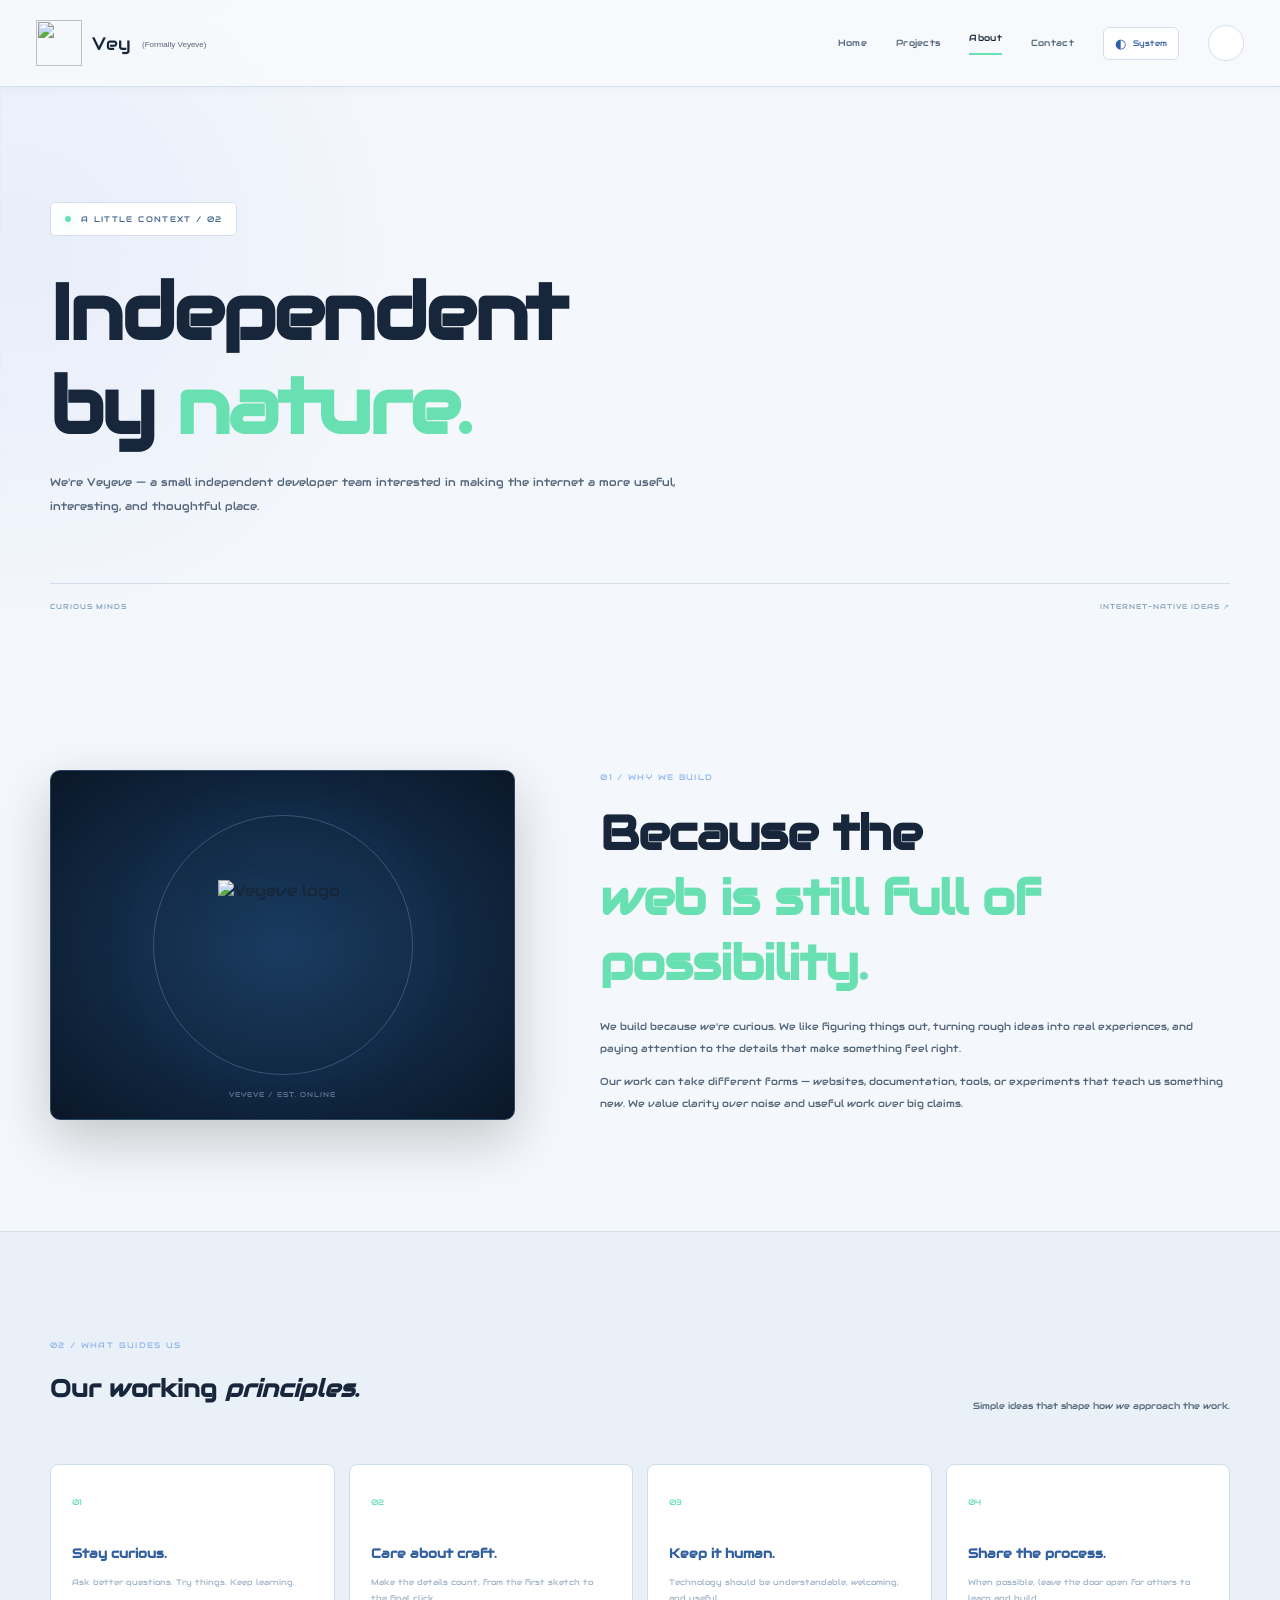
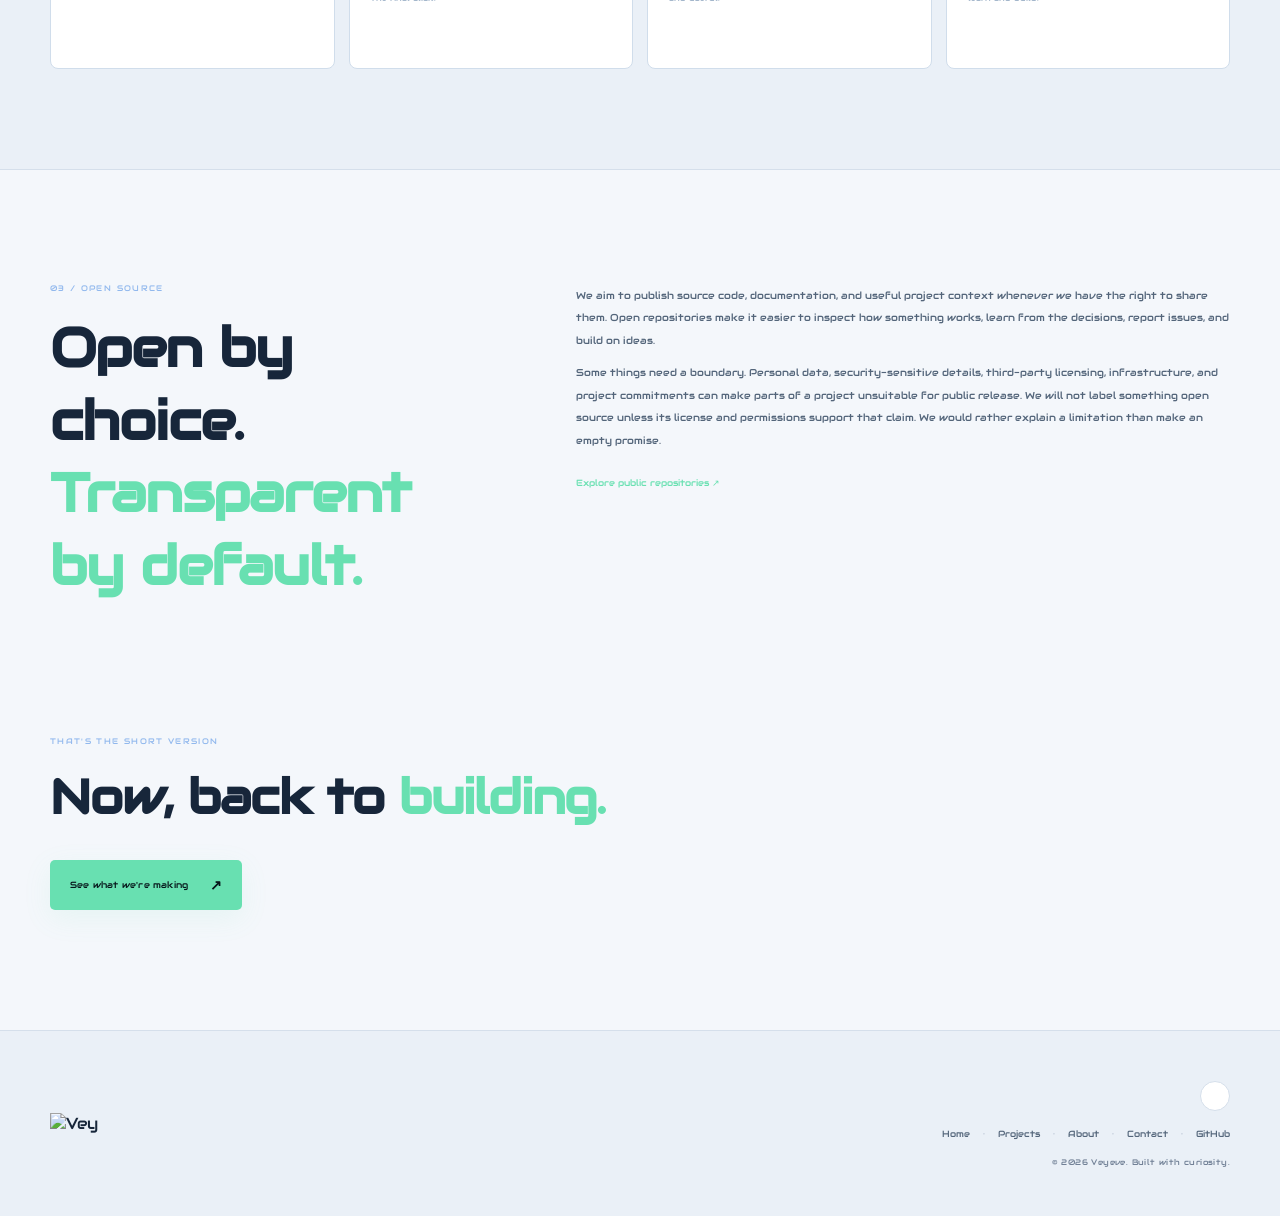
==== commit 8a8217f9: "Remove registered trademark symbols from site copy" ====
--- a/about.html
+++ b/about.html
@@ -12,13 +12,13 @@
 
   gtag('config', 'G-8D0683J9H3');
 </script><meta name="description" content="Learn about Veyeve, an independent developer team guided by curiosity, thoughtful design, and open collaboration.">
-<meta property="og:title" content="About — Vey (Formally Veyeve®)"><meta property="og:description" content="Learn about Veyeve, an independent developer team guided by curiosity, thoughtful design, and open collaboration.">
-<title>About — Vey (Formally Veyeve®)</title><link rel="icon" href="https://raw.githubusercontent.com/Veyeve/veyeve.github.io/main/favicon.ico" sizes="any">
+<meta property="og:title" content="About — Vey (Formally Veyeve)"><meta property="og:description" content="Learn about Veyeve, an independent developer team guided by curiosity, thoughtful design, and open collaboration.">
+<title>About — Vey (Formally Veyeve)</title><link rel="icon" href="https://raw.githubusercontent.com/Veyeve/veyeve.github.io/main/favicon.ico" sizes="any">
 <link rel="preconnect" href="https://fonts.googleapis.com"><link rel="preconnect" href="https://fonts.gstatic.com" crossorigin>
 <link href="https://fonts.googleapis.com/css2?family=Audiowide&display=swap" rel="stylesheet">
 <link rel="stylesheet" href="styles.css"><script src="script.js" defer></script>
 </head><body><div class="ambient ambient-one"></div><header class="site-header"><div class="nav-wrap">
-<a class="brand" href="index.html" aria-label="Vey home"><img src="https://raw.githubusercontent.com/Veyeve/veyeve.github.io/main/logo.png" alt=""><span>Vey <small class="brand-former">(Formally Veyeve®)</small></span></a>
+<a class="brand" href="index.html" aria-label="Vey home"><img src="https://raw.githubusercontent.com/Veyeve/veyeve.github.io/main/logo.png" alt=""><span>Vey <small class="brand-former">(Formally Veyeve)</small></span></a>
 <button class="menu-toggle" aria-label="Open navigation" aria-expanded="false" aria-controls="primary-nav"><i></i><i></i></button>
 <nav class="primary-nav" id="primary-nav" aria-label="Main navigation">
 <a class="" href="index.html">Home</a><a class="" href="projects.html">Projects</a><a class="active" href="about.html">About</a><a class="" href="contact.html">Contact</a>
@@ -26,7 +26,7 @@
 <a class="nav-social" href="https://github.com/Veyeve" target="_blank" rel="noreferrer" aria-label="GitHub"><img src="https://cdn.simpleicons.org/github/ffffff" alt="" aria-hidden="true"></a>
 </nav></div></header><main id="main">
 <section class="page-hero shell"><div class="eyebrow-pill"><i></i> A LITTLE CONTEXT / 02</div><h1>Independent<br>by <em>nature.</em></h1><p>We're Veyeve — a small independent developer team interested in making the internet a more useful, interesting, and thoughtful place.</p><div class="page-hero-foot"><span>CURIOUS MINDS</span><span>INTERNET-NATIVE IDEAS ↗</span></div></section>
-<section class="about-story section shell"><div class="story-visual"><div class="story-orbit"></div><img src="https://raw.githubusercontent.com/Veyeve/veyeve.github.io/main/logo.png" alt="Veyeve logo"><span>VEYEVE® / EST. ONLINE</span></div><div class="story-copy"><span class="eyebrow">01 / WHY WE BUILD</span><h2>Because the<br><em>web is still full of possibility.</em></h2><p>We build because we're curious. We like figuring things out, turning rough ideas into real experiences, and paying attention to the details that make something feel right.</p><p>Our work can take different forms — websites, documentation, tools, or experiments that teach us something new. We value clarity over noise and useful work over big claims.</p></div></section>
+<section class="about-story section shell"><div class="story-visual"><div class="story-orbit"></div><img src="https://raw.githubusercontent.com/Veyeve/veyeve.github.io/main/logo.png" alt="Veyeve logo"><span>VEYEVE / EST. ONLINE</span></div><div class="story-copy"><span class="eyebrow">01 / WHY WE BUILD</span><h2>Because the<br><em>web is still full of possibility.</em></h2><p>We build because we're curious. We like figuring things out, turning rough ideas into real experiences, and paying attention to the details that make something feel right.</p><p>Our work can take different forms — websites, documentation, tools, or experiments that teach us something new. We value clarity over noise and useful work over big claims.</p></div></section>
 <section class="values-section"><div class="shell"><div class="section-top"><div><span class="eyebrow">02 / WHAT GUIDES US</span><h2>Our working <em>principles.</em></h2></div><p>Simple ideas that shape how we approach the work.</p></div><div class="values-grid"><article><span>01</span><h3>Stay curious.</h3><p>Ask better questions. Try things. Keep learning.</p></article><article><span>02</span><h3>Care about craft.</h3><p>Make the details count, from the first sketch to the final click.</p></article><article><span>03</span><h3>Keep it human.</h3><p>Technology should be understandable, welcoming, and useful.</p></article><article><span>04</span><h3>Share the process.</h3><p>When possible, leave the door open for others to learn and build.</p></article></div></div></section>
 <section class="open-source-section section shell" id="open-source"><div><span class="eyebrow">03 / OPEN SOURCE</span><h2>Open by choice.<br><em>Transparent by default.</em></h2></div><div><p>We aim to publish source code, documentation, and useful project context whenever we have the right to share them. Open repositories make it easier to inspect how something works, learn from the decisions, report issues, and build on ideas.</p><p>Some things need a boundary. Personal data, security-sensitive details, third-party licensing, infrastructure, and project commitments can make parts of a project unsuitable for public release. We will not label something open source unless its license and permissions support that claim. We would rather explain a limitation than make an empty promise.</p><a class="text-link" href="https://github.com/Veyeve?tab=repositories" target="_blank" rel="noreferrer">Explore public repositories ↗</a></div></section>
 <section class="page-end shell"><span class="eyebrow">THAT'S THE SHORT VERSION</span><h2>Now, back to <em>building.</em></h2><a class="button button-primary" href="projects.html">See what we're making <b>↗</b></a></section></main><footer class="footer"><div class="footer-inner shell"><a class="footer-logo" href="index.html" aria-label="Vey home"><img src="https://raw.githubusercontent.com/Veyeve/veyeve.github.io/main/logo.png" alt="Vey"></a><div class="footer-content">
